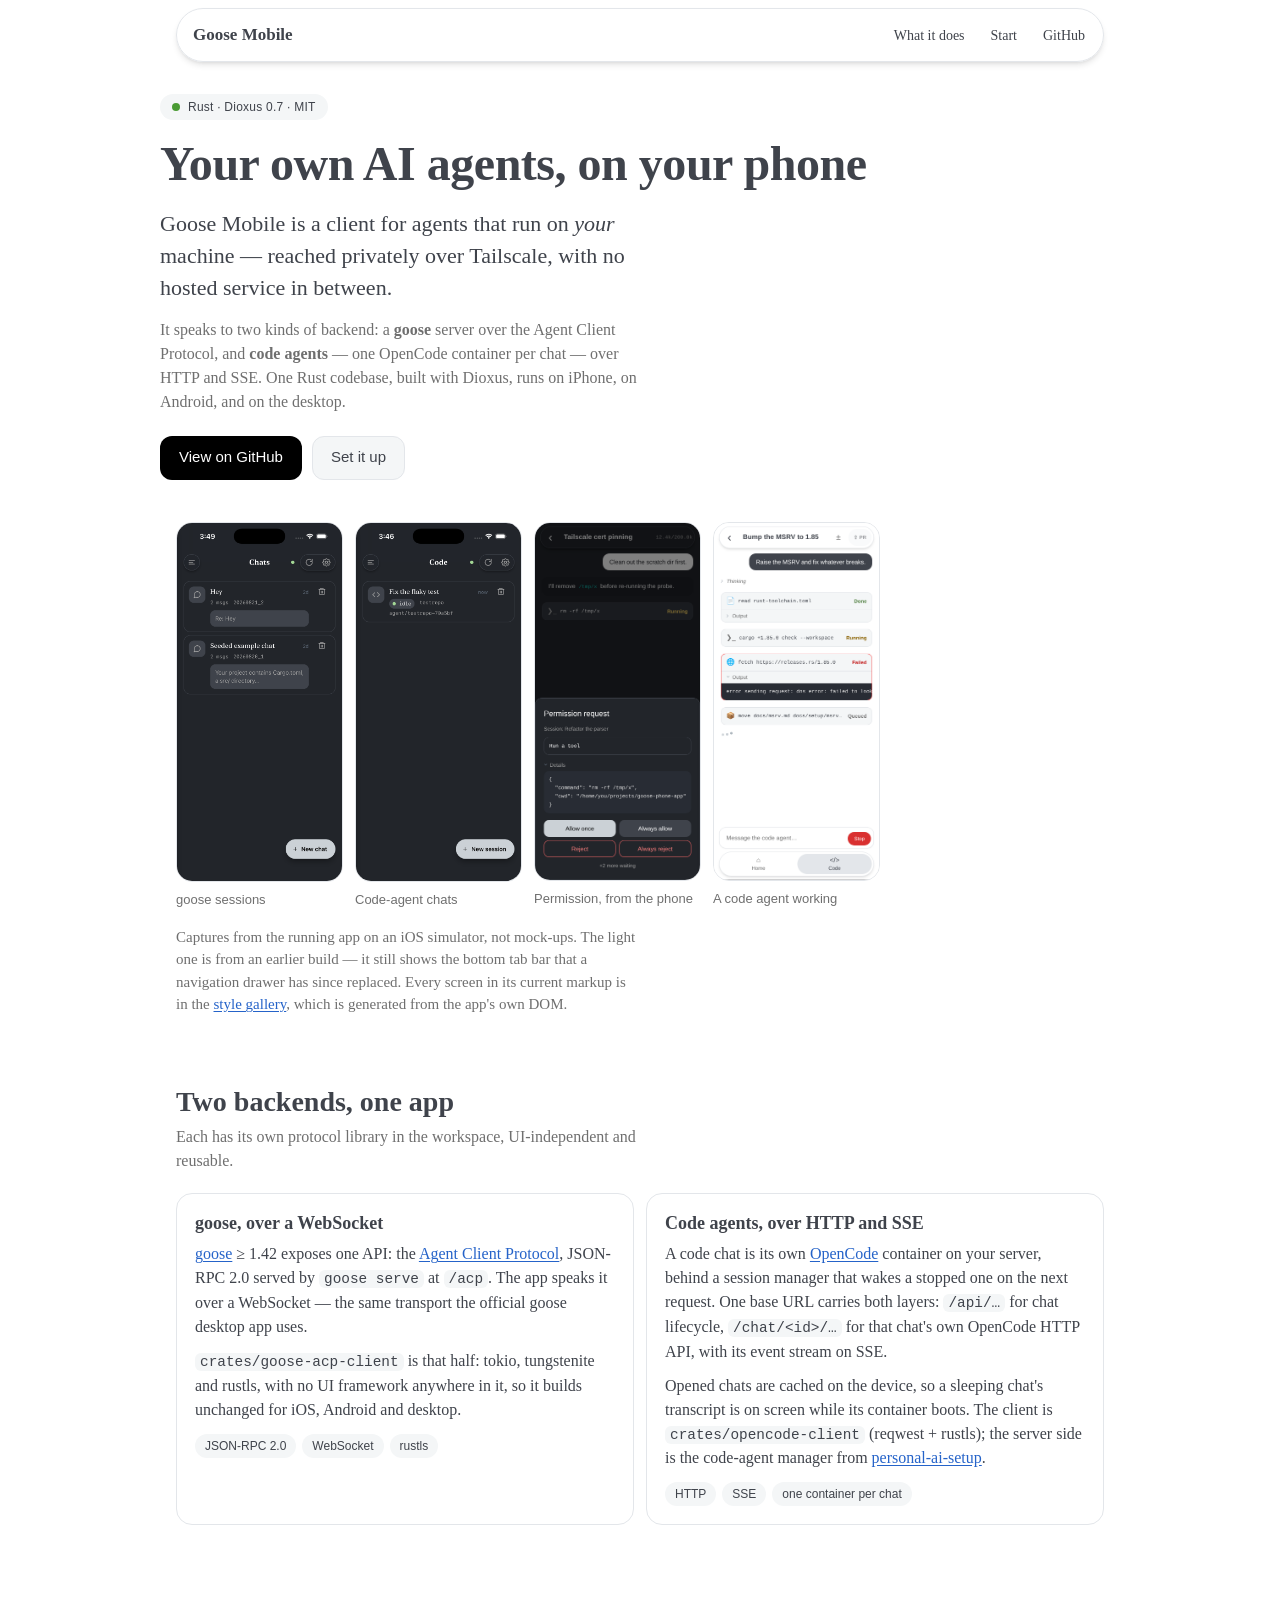
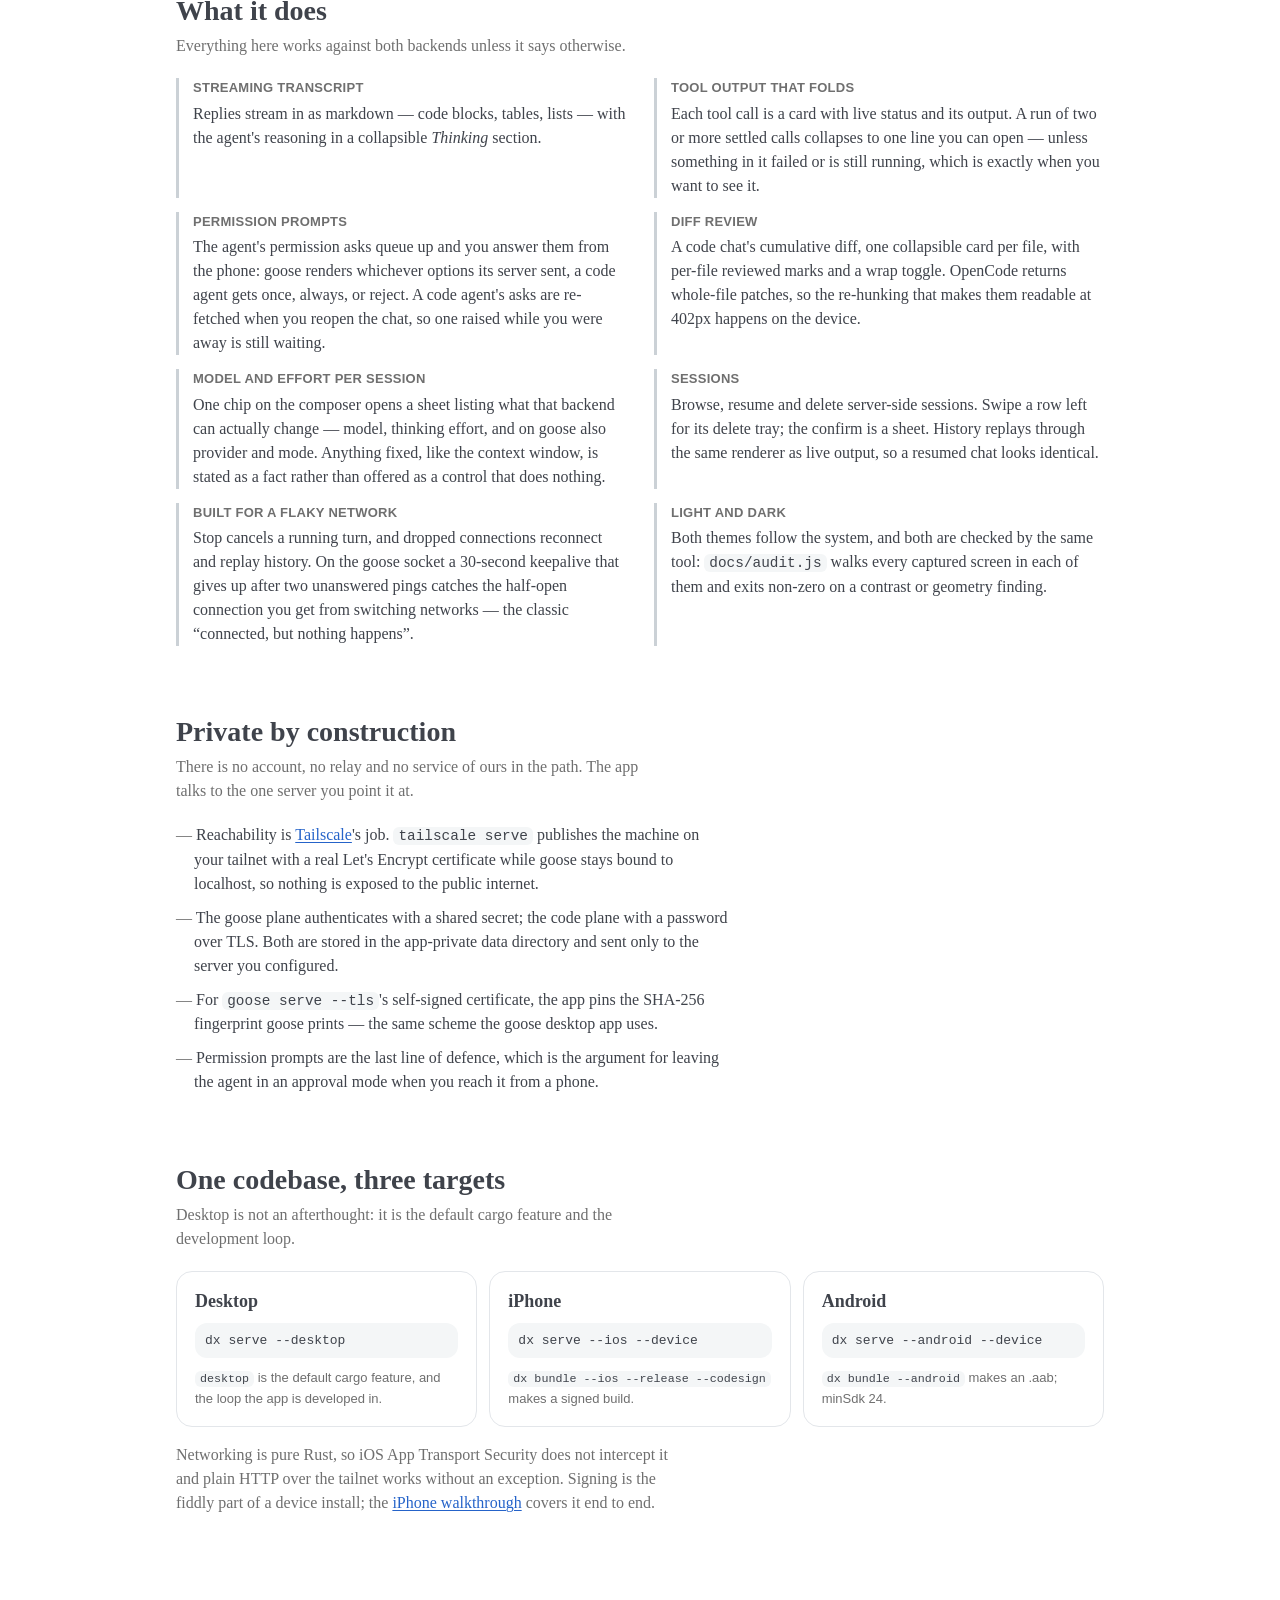
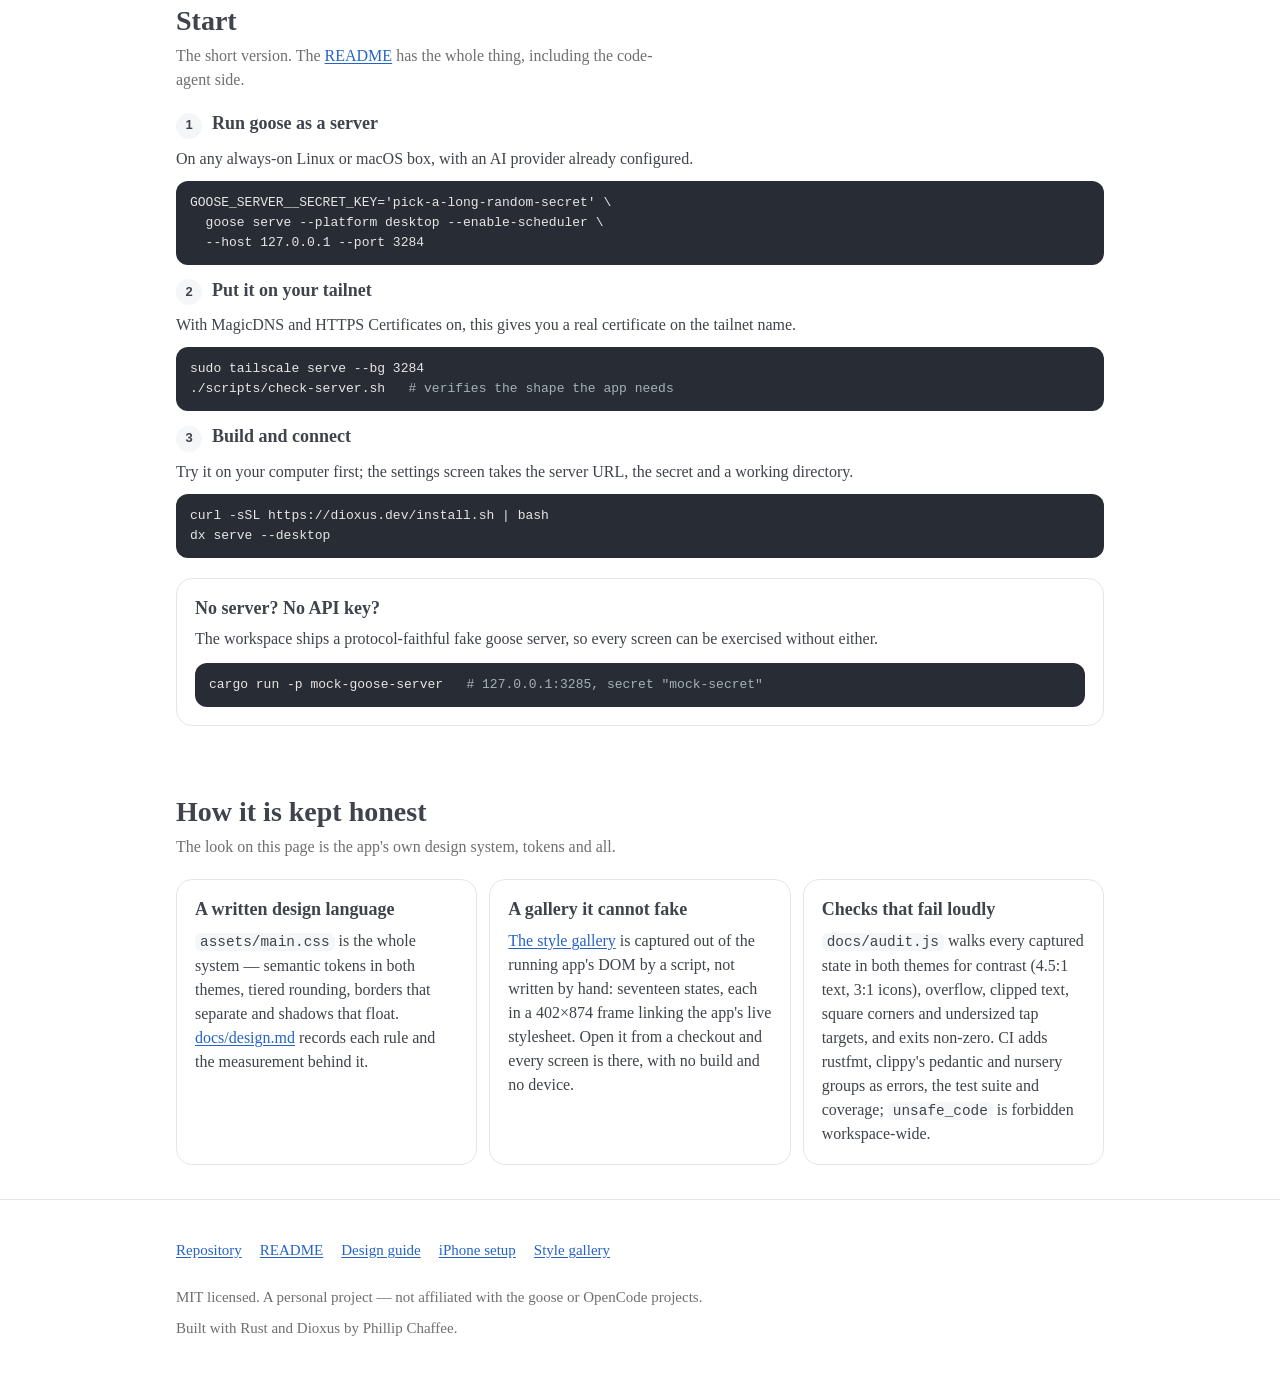
==== docs/index.html @ 154a058c "Give the project a front door docs/index.html is a landing page for GitHub Pages, which can publish " ====
<!doctype html>
<html lang="en">
<head>
<meta charset="utf-8">
<meta name="viewport" content="width=device-width, initial-scale=1, viewport-fit=cover">
<title>Goose Mobile — your own AI agents, on your phone</title>
<meta name="description" content="A Rust app (Dioxus) that puts a goose agent and containerised OpenCode code agents on your phone, over your own Tailscale network. One codebase for iOS, Android and desktop.">
<meta name="color-scheme" content="light dark">
<link rel="canonical" href="https://phillipchaffee.github.io/goose-phone-app/">
<style>
/* This page is styled from the app's own design system — assets/main.css.
 * The tokens below are copied from it, both themes, so the site and the app
 * agree; the rules they serve are written down in docs/design.md.
 *
 *   prose is serif, the interface is sans        (rule 1)
 *   chrome floats, content passes under it       (rules 2, 3)
 *   rounding is tiered and nothing is square     (rule 4)
 *   borders separate, shadows float              (rule 5)
 *   anything that fills is a tint, not a slab    (rule 7)
 *   controls are sized for thumbs                (rule 9)
 *
 * No build step, no framework, no external font, no script, no tracker.
 */

/* ── tokens: light ──────────────────────────────────────────────────── */
:root {
  color-scheme: light dark;

  --bg-primary: #ffffff;
  --bg-secondary: #f4f6f7;
  --bg-inverse: #000000;
  --bg-success: #4a9b34;

  --text-primary: #3f434b;
  --text-secondary: #6f6f6f;
  --text-inverse: #ffffff;
  --text-info: #2563c9;

  --border-primary: #e3e6ea;
  --border-secondary: #cbd1d6;

  --tool-surface: #f4f6f7;

  /* Code slabs stay this dark in both themes, exactly as in the app. */
  --code-bg: #282c34;
  --code-fg: #e6e6e6;
  --code-muted: #a7b0b9;

  --shadow-md: 0 4px 6px -1px rgb(0 0 0 / 0.1), 0 2px 4px -2px rgb(0 0 0 / 0.1);

  --radius-lg: 12px;
  --radius-xl: 16px;
  --radius-full: 9999px;

  --font-sans: -apple-system, BlinkMacSystemFont, "Segoe UI", Roboto,
    "Helvetica Neue", Arial, sans-serif;
  --font-serif: ui-serif, "New York", Charter, Georgia, serif;
  --font-mono: ui-monospace, SFMono-Regular, "SF Mono", Menlo, Consolas,
    "Liberation Mono", monospace;

  --glass-tint: 78%;
  --glass-blur: blur(20px) saturate(180%);
  --scrim-fade: 24px;
  --edge: 16px;
}

/* ── tokens: dark ───────────────────────────────────────────────────── */
@media (prefers-color-scheme: dark) {
  :root {
    --bg-primary: #22252a;
    --bg-secondary: #3f434b;
    --bg-inverse: #cbd1d6;
    --bg-success: #a3d795;

    --text-primary: #ffffff;
    --text-secondary: #b8b8b8;
    --text-inverse: #000000;
    --text-info: #7cacff;

    --border-primary: #3f434b;
    --border-secondary: #525b68;

    --tool-surface: #33373e;

    --glass-tint: 86%;
    --shadow-md: 0 4px 6px -1px rgb(0 0 0 / 0.3), 0 2px 4px -2px rgb(0 0 0 / 0.2);
  }
}

/* ── base ───────────────────────────────────────────────────────────── */
*, *::before, *::after { box-sizing: border-box; }

/* The chrome floats over the page, so an anchor jump has to stop below it —
   otherwise the heading you asked for lands underneath the bar. */
html { scroll-padding-top: 76px; }

body, h1, h2, h3, p, ul, ol, li, figure, figcaption, dl, dd, pre { margin: 0; padding: 0; }
ul, ol { list-style: none; }

body {
  background: var(--bg-primary);
  color: var(--text-primary);
  font-family: var(--font-sans);
  font-size: 1rem;
  line-height: 1.5;
  -webkit-font-smoothing: antialiased;
  overflow-wrap: break-word;
}

/* Rule 1: the reading voice is the system serif; anything you operate stays
   in the sans stack, and code stays monospace. */
p, li, dd, blockquote { font-family: var(--font-serif); }
h1, h2, h3 { font-family: var(--font-serif); font-weight: 600; line-height: 1.25; }
h1 { font-size: clamp(2rem, 8vw, 3rem); letter-spacing: -0.01em; }
h2 { font-size: clamp(1.375rem, 5vw, 1.75rem); }
h3 { font-size: 1.125rem; }

a { color: var(--text-info); text-decoration: underline; text-underline-offset: 2px; }
a:hover { text-decoration-thickness: 2px; }

:focus-visible {
  outline: 2px solid var(--text-info);
  outline-offset: 2px;
  border-radius: 4px;
}

code, kbd, samp { font-family: var(--font-mono); font-size: 0.9em; }
p code, li code, dd code, td code {
  padding: 1px 5px;
  border-radius: 6px;
  background: var(--bg-secondary);
  color: var(--text-primary);
}

pre {
  /* Soft-wrap rather than scroll sideways — the same default the app's diff
     screen takes, and on a 402px page a scrolled line is a hidden one. */
  white-space: pre-wrap;
  overflow-wrap: break-word;
  overflow-x: auto;
  max-width: 100%;
  min-width: 0;
  padding: 12px 14px;
  border-radius: var(--radius-lg);
  background: var(--code-bg);
  color: var(--code-fg);
  font-family: var(--font-mono);
  font-size: 0.8125rem;
  line-height: 1.55;
  -webkit-overflow-scrolling: touch;
}
/* A slab is already a code voice: the inline treatment must not follow it in,
   or the comment inside a <pre> lands on a pale chip and measures 2:1. */
pre code {
  padding: 0;
  background: none;
  color: inherit;
  font-size: inherit;
  border-radius: 0;
}
pre .c { color: var(--code-muted); }

.wrap { width: 100%; max-width: 60rem; margin: 0 auto; padding: 0 var(--edge); }

.skip {
  position: absolute;
  left: -9999px;
  top: 0;
  padding: 12px 16px;
  background: var(--bg-primary);
  border: 1px solid var(--border-secondary);
  border-radius: var(--radius-lg);
  color: var(--text-primary);
  z-index: 40;
}
.skip:focus { left: var(--edge); top: 8px; }

/* ── floating chrome (rules 2 and 3) ────────────────────────────────── */
/* No bar bolted to the top edge: an inset capsule with the page passing
   underneath, and a scrim that fades out BELOW the capsule so nothing thins
   the material where the text sits. */
.chrome { position: sticky; top: 0; z-index: 20; padding: 8px 0; }
.chrome::before {
  content: "";
  position: absolute;
  left: 0; right: 0; top: 0;
  height: calc(100% + var(--scrim-fade));
  background: color-mix(in srgb, var(--bg-primary) var(--glass-tint), transparent);
  -webkit-backdrop-filter: var(--glass-blur);
  backdrop-filter: var(--glass-blur);
  -webkit-mask-image: linear-gradient(to bottom, #000 calc(100% - var(--scrim-fade)), transparent);
  mask-image: linear-gradient(to bottom, #000 calc(100% - var(--scrim-fade)), transparent);
  pointer-events: none;
}
.bar {
  position: relative;
  display: flex;
  align-items: center;
  justify-content: space-between;
  gap: 12px;
  min-height: 52px;
  padding: 4px 6px 4px 16px;
  border: 1px solid var(--border-primary);
  border-radius: var(--radius-full);
  background: color-mix(in srgb, var(--bg-primary) var(--glass-tint), transparent);
  -webkit-backdrop-filter: var(--glass-blur);
  backdrop-filter: var(--glass-blur);
  box-shadow: var(--shadow-md);
}
/* Rule 9: a control is sized for a thumb — 44px, the HIG's number — and that
   applies to a text link in the bar as much as to a round icon button. */
.brand {
  display: inline-flex;
  align-items: center;
  min-height: 44px;
  font-family: var(--font-serif);
  font-size: 1.0625rem;
  font-weight: 600;
  color: var(--text-primary);
  text-decoration: none;
}
.brand:hover { text-decoration: underline; text-underline-offset: 3px; }
.bar nav ul { display: flex; align-items: center; gap: 2px; }
/* Rule 11, applied to a nav: at phone width three destinations wrap the pill
   onto two lines, so only the one that leaves the page survives. */
.bar nav li.wide { display: none; }
@media (min-width: 560px) { .bar nav li.wide { display: block; } }
.bar nav a {
  display: inline-flex;
  align-items: center;
  min-height: 44px;
  padding: 0 12px;
  border-radius: var(--radius-full);
  color: var(--text-primary);
  font-size: 0.875rem;
  font-weight: 500;
  text-decoration: none;
}
.bar nav a:hover { background: var(--bg-secondary); }

/* Where the blur is genuinely absent, ask for the preference rather than
   permanently thickening the pane for everyone — same rule as the app. */
@media (prefers-reduced-transparency: reduce) {
  .chrome::before, .bar { background: var(--bg-primary); }
}
@supports not ((backdrop-filter: blur(1px)) or (-webkit-backdrop-filter: blur(1px))) {
  .chrome::before, .bar { background: var(--bg-primary); }
}

/* ── hero ───────────────────────────────────────────────────────────── */
.hero { padding: 24px 0 8px; }
.eyebrow {
  display: inline-flex;
  align-items: center;
  gap: 8px;
  margin-bottom: 14px;
  padding: 4px 12px;
  border-radius: var(--radius-full);
  background: var(--bg-secondary);
  font-family: var(--font-sans);
  font-size: 0.75rem;
  font-weight: 500;
  letter-spacing: 0.02em;
}
.dot {
  width: 8px; height: 8px;
  border-radius: var(--radius-full);
  background: var(--bg-success);
}
.lede {
  max-width: 30ch;
  margin-top: 14px;
  font-size: clamp(1.125rem, 4.4vw, 1.375rem);
  line-height: 1.45;
}
@media (min-width: 720px) { .lede { max-width: 46ch; } }
.sub { max-width: 62ch; margin-top: 14px; color: var(--text-secondary); }

.actions { display: flex; flex-wrap: wrap; gap: 10px; margin-top: 22px; }
.btn {
  display: inline-flex;
  align-items: center;
  justify-content: center;
  min-height: 44px;
  padding: 0 18px;
  border: 1px solid transparent;
  border-radius: var(--radius-lg);
  font-family: var(--font-sans);
  font-size: 0.9375rem;
  font-weight: 500;
  text-decoration: none;
}
.btn.primary { background: var(--bg-inverse); color: var(--text-inverse); }
.btn.primary:hover { opacity: 0.9; text-decoration: none; }
.btn.secondary {
  background: var(--bg-secondary);
  border-color: var(--border-primary);
  color: var(--text-primary);
}
.btn.secondary:hover { border-color: var(--border-secondary); text-decoration: none; }

/* ── sections ───────────────────────────────────────────────────────── */
section { padding: 34px 0; }
section > .wrap > h2 { margin-bottom: 6px; }
.section-note { max-width: 62ch; margin-bottom: 20px; color: var(--text-secondary); }

/* Rule 5: in normal flow, a hairline and no shadow. */
.card {
  padding: 18px;
  border: 1px solid var(--border-primary);
  border-radius: var(--radius-xl);
  background: var(--bg-primary);
}
.card h3 { margin-bottom: 8px; }
.card p + p { margin-top: 10px; }
.card .meta { margin-top: 12px; }

/* A grid or flex item defaults to min-width:auto, so one <pre> of shell wider
   than the phone drags its whole column past the viewport edge. */
.grid > *, .features > div, .steps > li, .card { min-width: 0; }

.grid { display: grid; gap: 12px; }
@media (min-width: 720px) {
  .grid.two { grid-template-columns: 1fr 1fr; }
  .grid.three { grid-template-columns: repeat(3, 1fr); }
}

.chips { display: flex; flex-wrap: wrap; gap: 6px; }
.chip {
  display: inline-flex;
  align-items: center;
  padding: 3px 10px;
  border-radius: var(--radius-full);
  background: var(--bg-secondary);
  font-family: var(--font-sans);
  font-size: 0.75rem;
  color: var(--text-primary);
}

/* Feature list: a sans label, then the sentence that says what it is. */
.features { display: grid; gap: 14px; }
@media (min-width: 720px) { .features { grid-template-columns: 1fr 1fr; gap: 14px 28px; } }
.features > div {
  padding-left: 14px;
  border-left: 3px solid var(--border-secondary);
}
.features dt {
  font-family: var(--font-sans);
  font-size: 0.8125rem;
  font-weight: 600;
  letter-spacing: 0.02em;
  text-transform: uppercase;
  color: var(--text-secondary);
}
.features dd { margin-top: 4px; }

.plain { display: grid; gap: 10px; max-width: 62ch; }
.plain li { padding-left: 18px; text-indent: -18px; }
.plain li::before { content: "— "; color: var(--text-secondary); }

/* ── screenshots ────────────────────────────────────────────────────── */
.shots {
  display: grid;
  grid-template-columns: repeat(auto-fit, minmax(150px, 1fr));
  gap: 12px;
  /* A phone screen is 1:2.2, so four of them at full column width become the
     tallest thing on the page. Capped, they stay a strip. */
  max-width: 44rem;
  margin: 0;
}
.shots figure { margin: 0; }
.shots img {
  display: block;
  width: 100%;
  height: auto;
  border: 1px solid var(--border-primary);
  border-radius: var(--radius-xl);
  background: var(--bg-secondary);
}
.shots figcaption {
  margin-top: 8px;
  font-family: var(--font-sans);
  font-size: 0.8125rem;
  color: var(--text-secondary);
}
.shot-note { max-width: 62ch; margin-top: 16px; font-size: 0.9375rem; color: var(--text-secondary); }

/* A target card: the command is the content, so it takes the inset radius and
   sits one step off the card's own surface (rule 4). */
.target > code {
  display: block;
  margin-top: 10px;
  padding: 8px 10px;
  border-radius: var(--radius-lg);
  background: var(--bg-secondary);
  font-size: 0.8125rem;
  overflow-x: auto;
}
.target .meta {
  margin-top: 10px;
  font-family: var(--font-sans);
  font-size: 0.8125rem;
  color: var(--text-secondary);
}

/* ── steps ──────────────────────────────────────────────────────────── */
.steps { display: grid; gap: 14px; counter-reset: step; }
.steps > li { counter-increment: step; }
.steps h3 { display: flex; align-items: baseline; gap: 10px; }
.steps h3::before {
  content: counter(step);
  display: inline-flex;
  align-items: center;
  justify-content: center;
  flex: none;
  width: 26px; height: 26px;
  border-radius: var(--radius-full);
  background: var(--bg-secondary);
  font-family: var(--font-sans);
  font-size: 0.8125rem;
  font-weight: 600;
}
.steps p { margin: 8px 0 10px; }

/* ── footer ─────────────────────────────────────────────────────────── */
footer { padding: 28px 0 40px; border-top: 1px solid var(--border-primary); }
footer p { font-size: 0.9375rem; color: var(--text-secondary); }
footer p + p { margin-top: 8px; }
footer ul { display: flex; flex-wrap: wrap; gap: 6px 18px; margin-bottom: 14px; }
footer ul a { display: inline-flex; align-items: center; min-height: 44px; font-size: 0.9375rem; }
</style>
</head>
<body>

<a class="skip" href="#main">Skip to content</a>

<header class="chrome">
  <div class="wrap">
    <div class="bar">
      <a class="brand" href="#main">Goose Mobile</a>
      <nav aria-label="Primary">
        <ul>
          <li class="wide"><a href="#what">What it does</a></li>
          <li class="wide"><a href="#start">Start</a></li>
          <li><a href="https://github.com/PhillipChaffee/goose-phone-app">GitHub</a></li>
        </ul>
      </nav>
    </div>
  </div>
</header>

<main id="main">

  <div class="wrap hero">
    <p class="eyebrow"><span class="dot" aria-hidden="true"></span> Rust · Dioxus 0.7 · MIT</p>
    <h1>Your own AI agents, on your phone</h1>
    <p class="lede">
      Goose Mobile is a client for agents that run on <em>your</em> machine — reached
      privately over Tailscale, with no hosted service in between.
    </p>
    <p class="sub">
      It speaks to two kinds of backend: a <strong>goose</strong> server over the Agent
      Client Protocol, and <strong>code agents</strong> — one OpenCode container per chat
      — over HTTP and SSE. One Rust codebase, built with Dioxus, runs on iPhone, on
      Android, and on the desktop.
    </p>
    <p class="actions">
      <a class="btn primary" href="https://github.com/PhillipChaffee/goose-phone-app">View on GitHub</a>
      <a class="btn secondary" href="#start">Set it up</a>
    </p>
  </div>

  <section id="shots" aria-label="Screenshots">
    <div class="wrap">
      <div class="shots">
        <figure>
          <img src="images/sessions.png" width="1206" height="2622" loading="lazy" decoding="async"
               alt="The Chats screen in dark mode: a floating hamburger button, the title Chats, a green connection dot and a refresh button, above two rounded session cards — “Hey” and “Seeded example chat”, each with a message count, a session id and a quote from the last reply — with a New chat button floating at the bottom right.">
          <figcaption>goose sessions</figcaption>
        </figure>
        <figure>
          <img src="images/chat.png" width="1206" height="2622" loading="lazy" decoding="async"
               alt="The Code screen in dark mode: one code-agent chat card titled “Fix the flaky test”, tagged idle, on the repo testrepo and the branch agent/testrepo-70a5bf, with a New session button floating at the bottom right.">
          <figcaption>Code-agent chats</figcaption>
        </figure>
        <figure>
          <img src="images/permission.png" width="780" height="1690" loading="lazy" decoding="async"
               alt="A permission request sheet over a running chat: the request reads “Run a tool”, an open Details block shows the JSON command rm -rf /tmp/x with its working directory, and four buttons offer Allow once, Always allow, Reject and Always reject, with “+2 more waiting” underneath.">
          <figcaption>Permission, from the phone</figcaption>
        </figure>
        <figure>
          <img src="images/code-chat.png" width="780" height="1690" loading="lazy" decoding="async"
               alt="A code agent mid-turn in light mode: the user asks to raise the MSRV, a collapsed Thinking row follows, then tool cards for reading rust-toolchain.toml (Done), a running cargo check, a failed fetch showing its error output, and a queued file move; the composer offers Diff and PR chips beside a red Stop button.">
          <figcaption>A code agent working</figcaption>
        </figure>
      </div>
      <!-- The style gallery is linked to its file on GitHub rather than to
           style-gallery.html here, and it is deliberate. Its frames load
           ../assets/main.css, which sits outside this folder — so when Pages
           publishes /docs as the site root that stylesheet 404s and every
           frame renders unstyled (measured, not assumed). If the site is ever
           published from the repository root instead, point the three gallery
           links (here, in "How it is kept honest", and in the footer) at
           style-gallery.html and the live artefact works. -->
      <p class="shot-note">
        Captures from the running app on an iOS simulator, not mock-ups. The light one
        is from an earlier build — it still shows the bottom tab bar that a navigation
        drawer has since replaced. Every screen in its current markup is in the
        <a href="https://github.com/PhillipChaffee/goose-phone-app/blob/main/docs/style-gallery.html">style gallery</a>,
        which is generated from the app's own DOM.
      </p>
    </div>
  </section>

  <section id="backends" aria-labelledby="backends-h">
    <div class="wrap">
      <h2 id="backends-h">Two backends, one app</h2>
      <p class="section-note">
        Each has its own protocol library in the workspace, UI-independent and reusable.
      </p>
      <div class="grid two">
        <div class="card">
          <h3>goose, over a WebSocket</h3>
          <p>
            <a href="https://github.com/aaif-goose/goose">goose</a> ≥ 1.42 exposes one API:
            the <a href="https://agentclientprotocol.com">Agent Client Protocol</a>, JSON-RPC 2.0
            served by <code>goose serve</code> at <code>/acp</code>. The app speaks it over a
            WebSocket — the same transport the official goose desktop app uses.
          </p>
          <p>
            <code>crates/goose-acp-client</code> is that half: tokio, tungstenite and rustls,
            with no UI framework anywhere in it, so it builds unchanged for iOS, Android and
            desktop.
          </p>
          <p class="chips meta">
            <span class="chip">JSON-RPC 2.0</span>
            <span class="chip">WebSocket</span>
            <span class="chip">rustls</span>
          </p>
        </div>
        <div class="card">
          <h3>Code agents, over HTTP and SSE</h3>
          <p>
            A code chat is its own <a href="https://opencode.ai">OpenCode</a> container on your
            server, behind a session manager that wakes a stopped one on the next request. One
            base URL carries both layers: <code>/api/…</code> for chat lifecycle,
            <code>/chat/&lt;id&gt;/…</code> for that chat's own OpenCode HTTP API, with its
            event stream on SSE.
          </p>
          <p>
            Opened chats are cached on the device, so a sleeping chat's transcript is on screen
            while its container boots. The client is <code>crates/opencode-client</code>
            (reqwest + rustls); the server side is the code-agent manager from
            <a href="https://github.com/PhillipChaffee/personal-ai-setup">personal-ai-setup</a>.
          </p>
          <p class="chips meta">
            <span class="chip">HTTP</span>
            <span class="chip">SSE</span>
            <span class="chip">one container per chat</span>
          </p>
        </div>
      </div>
    </div>
  </section>

  <section id="what" aria-labelledby="what-h">
    <div class="wrap">
      <h2 id="what-h">What it does</h2>
      <p class="section-note">
        Everything here works against both backends unless it says otherwise.
      </p>
      <dl class="features">
        <div>
          <dt>Streaming transcript</dt>
          <dd>
            Replies stream in as markdown — code blocks, tables, lists — with the agent's
            reasoning in a collapsible <em>Thinking</em> section.
          </dd>
        </div>
        <div>
          <dt>Tool output that folds</dt>
          <dd>
            Each tool call is a card with live status and its output. A run of two or more
            settled calls collapses to one line you can open — unless something in it failed or
            is still running, which is exactly when you want to see it.
          </dd>
        </div>
        <div>
          <dt>Permission prompts</dt>
          <dd>
            The agent's permission asks queue up and you answer them from the phone: goose
            renders whichever options its server sent, a code agent gets once, always, or
            reject. A code agent's asks are re-fetched when you reopen the chat, so one raised
            while you were away is still waiting.
          </dd>
        </div>
        <div>
          <dt>Diff review</dt>
          <dd>
            A code chat's cumulative diff, one collapsible card per file, with per-file
            reviewed marks and a wrap toggle. OpenCode returns whole-file patches, so the
            re-hunking that makes them readable at 402px happens on the device.
          </dd>
        </div>
        <div>
          <dt>Model and effort per session</dt>
          <dd>
            One chip on the composer opens a sheet listing what that backend can actually
            change — model, thinking effort, and on goose also provider and mode. Anything
            fixed, like the context window, is stated as a fact rather than offered as a
            control that does nothing.
          </dd>
        </div>
        <div>
          <dt>Sessions</dt>
          <dd>
            Browse, resume and delete server-side sessions. Swipe a row left for its delete
            tray; the confirm is a sheet. History replays through the same renderer as live
            output, so a resumed chat looks identical.
          </dd>
        </div>
        <div>
          <dt>Built for a flaky network</dt>
          <dd>
            Stop cancels a running turn, and dropped connections reconnect and replay history.
            On the goose socket a 30-second keepalive that gives up after two unanswered pings
            catches the half-open connection you get from switching networks — the classic
            “connected, but nothing happens”.
          </dd>
        </div>
        <div>
          <dt>Light and dark</dt>
          <dd>
            Both themes follow the system, and both are checked by the same tool:
            <code>docs/audit.js</code> walks every captured screen in each of them and exits
            non-zero on a contrast or geometry finding.
          </dd>
        </div>
      </dl>
    </div>
  </section>

  <section id="private" aria-labelledby="private-h">
    <div class="wrap">
      <h2 id="private-h">Private by construction</h2>
      <p class="section-note">
        There is no account, no relay and no service of ours in the path. The app talks to the
        one server you point it at.
      </p>
      <ul class="plain">
        <li>
          Reachability is <a href="https://tailscale.com">Tailscale</a>'s job.
          <code>tailscale serve</code> publishes the machine on your tailnet with a real
          Let's Encrypt certificate while goose stays bound to localhost, so nothing is exposed
          to the public internet.
        </li>
        <li>
          The goose plane authenticates with a shared secret; the code plane with a password
          over TLS. Both are stored in the app-private data directory and sent only to the
          server you configured.
        </li>
        <li>
          For <code>goose serve --tls</code>'s self-signed certificate, the app pins the
          SHA-256 fingerprint goose prints — the same scheme the goose desktop app uses.
        </li>
        <li>
          Permission prompts are the last line of defence, which is the argument for leaving
          the agent in an approval mode when you reach it from a phone.
        </li>
      </ul>
    </div>
  </section>

  <section id="targets" aria-labelledby="targets-h">
    <div class="wrap">
      <h2 id="targets-h">One codebase, three targets</h2>
      <p class="section-note">
        Desktop is not an afterthought: it is the default cargo feature and the development
        loop.
      </p>
      <div class="grid three">
        <div class="card target">
          <h3>Desktop</h3>
          <code>dx serve --desktop</code>
          <p class="meta"><code>desktop</code> is the default cargo feature, and the loop the app is developed in.</p>
        </div>
        <div class="card target">
          <h3>iPhone</h3>
          <code>dx serve --ios --device</code>
          <p class="meta"><code>dx bundle --ios --release --codesign</code> makes a signed build.</p>
        </div>
        <div class="card target">
          <h3>Android</h3>
          <code>dx serve --android --device</code>
          <p class="meta"><code>dx bundle --android</code> makes an .aab; minSdk 24.</p>
        </div>
      </div>
      <p class="section-note" style="margin-top:16px">
        Networking is pure Rust, so iOS App Transport Security does not intercept it and plain
        HTTP over the tailnet works without an exception. Signing is the fiddly part of a
        device install; the
        <a href="https://github.com/PhillipChaffee/goose-phone-app/blob/main/docs/iphone-setup.md">iPhone walkthrough</a>
        covers it end to end.
      </p>
    </div>
  </section>

  <section id="start" aria-labelledby="start-h">
    <div class="wrap">
      <h2 id="start-h">Start</h2>
      <p class="section-note">
        The short version. The
        <a href="https://github.com/PhillipChaffee/goose-phone-app#quick-start">README</a>
        has the whole thing, including the code-agent side.
      </p>
      <ol class="steps">
        <li>
          <h3>Run goose as a server</h3>
          <p>On any always-on Linux or macOS box, with an AI provider already configured.</p>
<pre><code>GOOSE_SERVER__SECRET_KEY='pick-a-long-random-secret' \
  goose serve --platform desktop --enable-scheduler \
  --host 127.0.0.1 --port 3284</code></pre>
        </li>
        <li>
          <h3>Put it on your tailnet</h3>
          <p>With MagicDNS and HTTPS Certificates on, this gives you a real certificate on the tailnet name.</p>
<pre><code>sudo tailscale serve --bg 3284
./scripts/check-server.sh   <span class="c"># verifies the shape the app needs</span></code></pre>
        </li>
        <li>
          <h3>Build and connect</h3>
          <p>Try it on your computer first; the settings screen takes the server URL, the secret and a working directory.</p>
<pre><code>curl -sSL https://dioxus.dev/install.sh | bash
dx serve --desktop</code></pre>
        </li>
      </ol>
      <div class="card" style="margin-top:20px">
        <h3>No server? No API key?</h3>
        <p>
          The workspace ships a protocol-faithful fake goose server, so every screen can be
          exercised without either.
        </p>
<pre style="margin-top:12px"><code>cargo run -p mock-goose-server   <span class="c"># 127.0.0.1:3285, secret "mock-secret"</span></code></pre>
      </div>
    </div>
  </section>

  <section id="craft" aria-labelledby="craft-h">
    <div class="wrap">
      <h2 id="craft-h">How it is kept honest</h2>
      <p class="section-note">
        The look on this page is the app's own design system, tokens and all.
      </p>
      <div class="grid three">
        <div class="card">
          <h3>A written design language</h3>
          <p>
            <code>assets/main.css</code> is the whole system — semantic tokens in both themes,
            tiered rounding, borders that separate and shadows that float.
            <a href="https://github.com/PhillipChaffee/goose-phone-app/blob/main/docs/design.md">docs/design.md</a>
            records each rule and the measurement behind it.
          </p>
        </div>
        <div class="card">
          <h3>A gallery it cannot fake</h3>
          <p>
            <a href="https://github.com/PhillipChaffee/goose-phone-app/blob/main/docs/style-gallery.html">The
            style gallery</a> is captured out of the running app's DOM by a script, not written
            by hand: seventeen states, each in a 402×874 frame linking the app's live
            stylesheet. Open it from a checkout and every screen is there, with no build and
            no device.
          </p>
        </div>
        <div class="card">
          <h3>Checks that fail loudly</h3>
          <p>
            <code>docs/audit.js</code> walks every captured state in both themes for contrast
            (4.5:1 text, 3:1 icons), overflow, clipped text, square corners and undersized tap
            targets, and exits non-zero. CI adds rustfmt, clippy's pedantic and nursery groups
            as errors, the test suite and coverage; <code>unsafe_code</code> is forbidden
            workspace-wide.
          </p>
        </div>
      </div>
    </div>
  </section>

</main>

<footer>
  <div class="wrap">
    <ul>
      <li><a href="https://github.com/PhillipChaffee/goose-phone-app">Repository</a></li>
      <li><a href="https://github.com/PhillipChaffee/goose-phone-app/blob/main/README.md">README</a></li>
      <li><a href="https://github.com/PhillipChaffee/goose-phone-app/blob/main/docs/design.md">Design guide</a></li>
      <li><a href="https://github.com/PhillipChaffee/goose-phone-app/blob/main/docs/iphone-setup.md">iPhone setup</a></li>
      <li><a href="https://github.com/PhillipChaffee/goose-phone-app/blob/main/docs/style-gallery.html">Style gallery</a></li>
    </ul>
    <p>MIT licensed. A personal project — not affiliated with the goose or OpenCode projects.</p>
    <p>Built with Rust and Dioxus by Phillip Chaffee.</p>
  </div>
</footer>

</body>
</html>
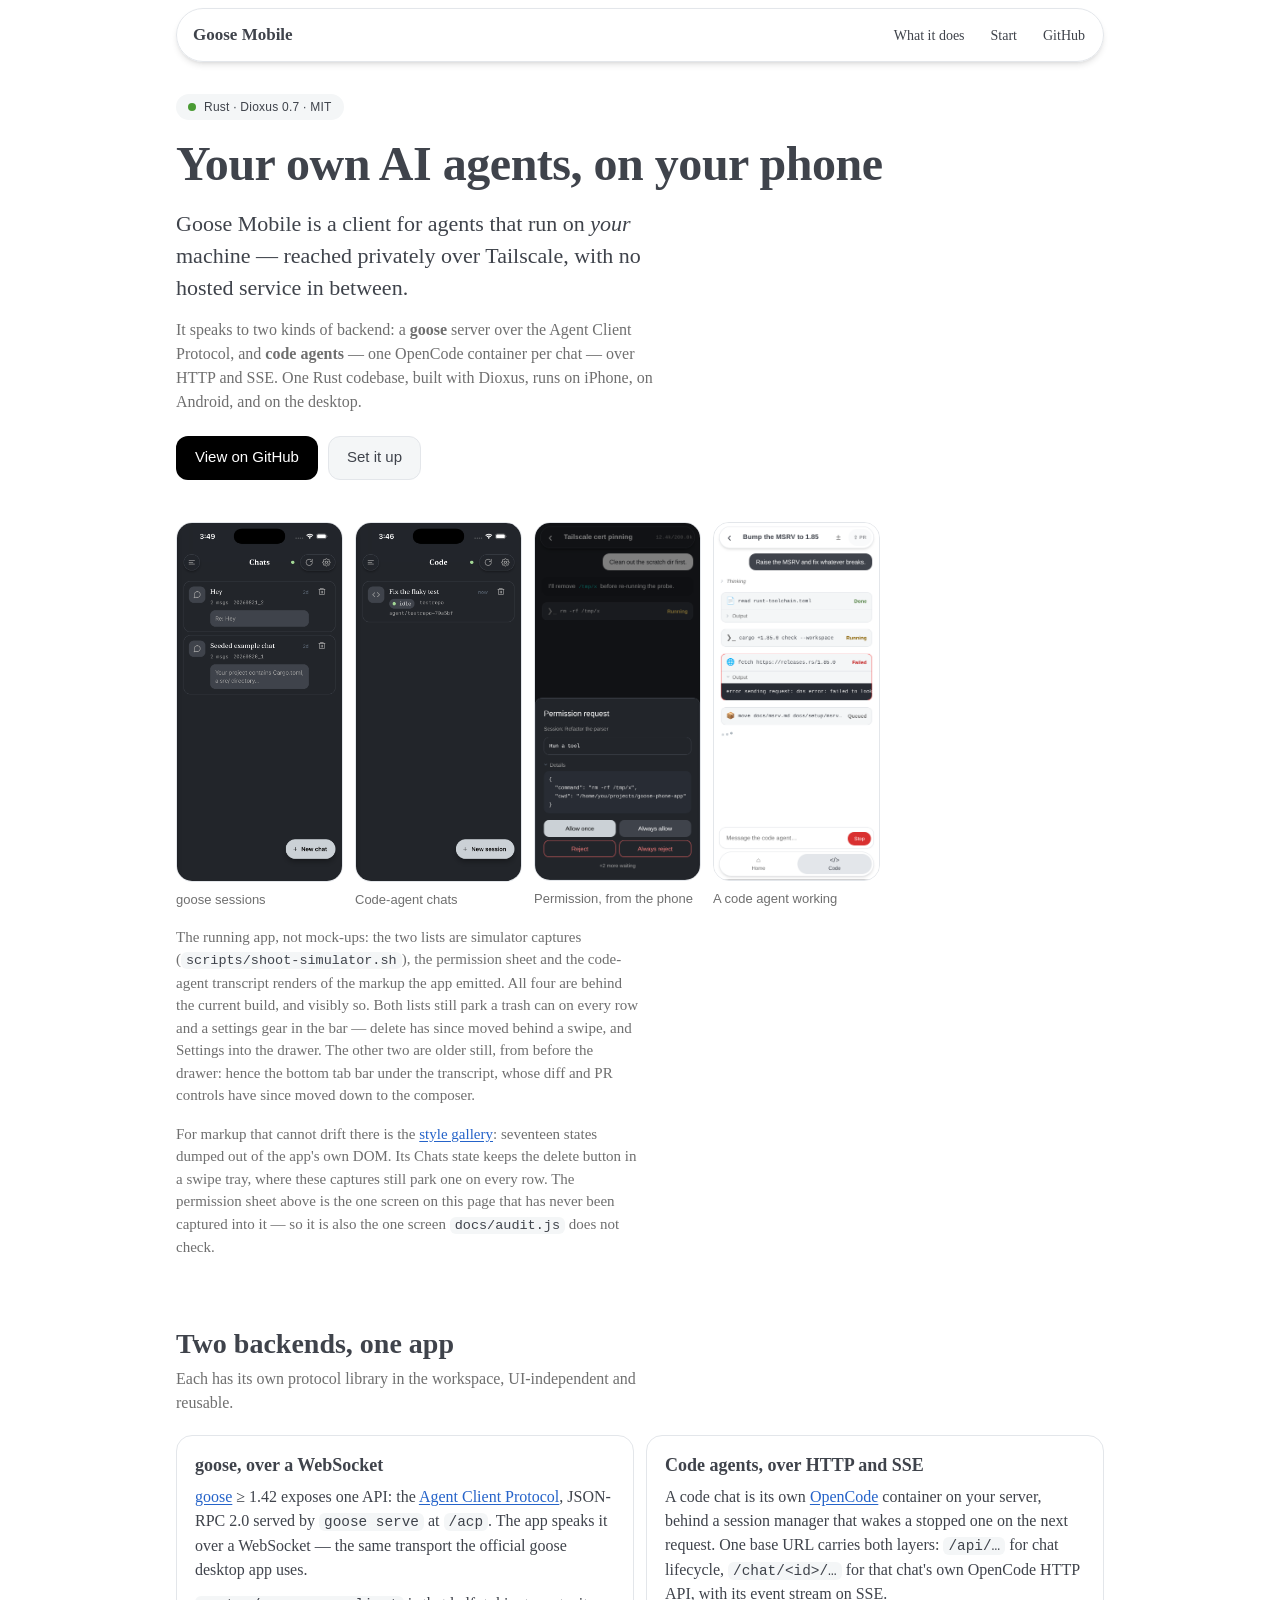
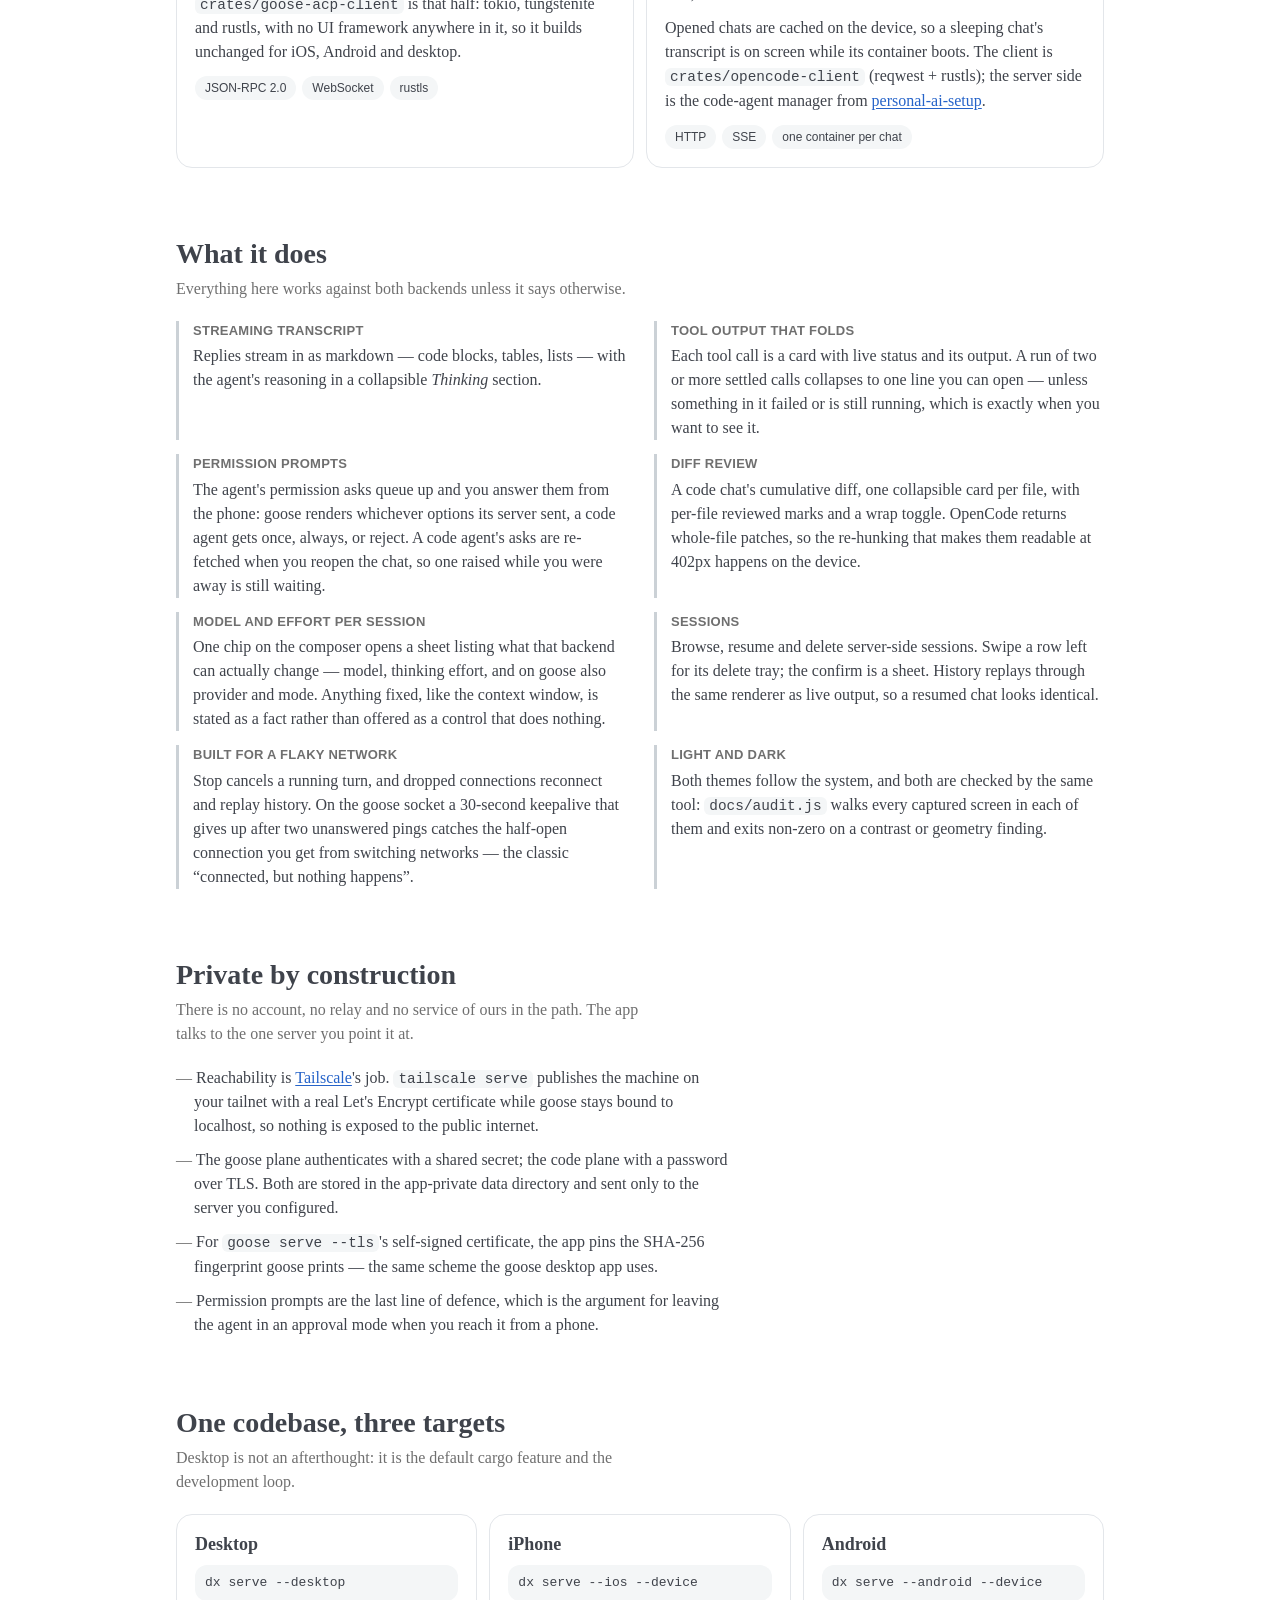
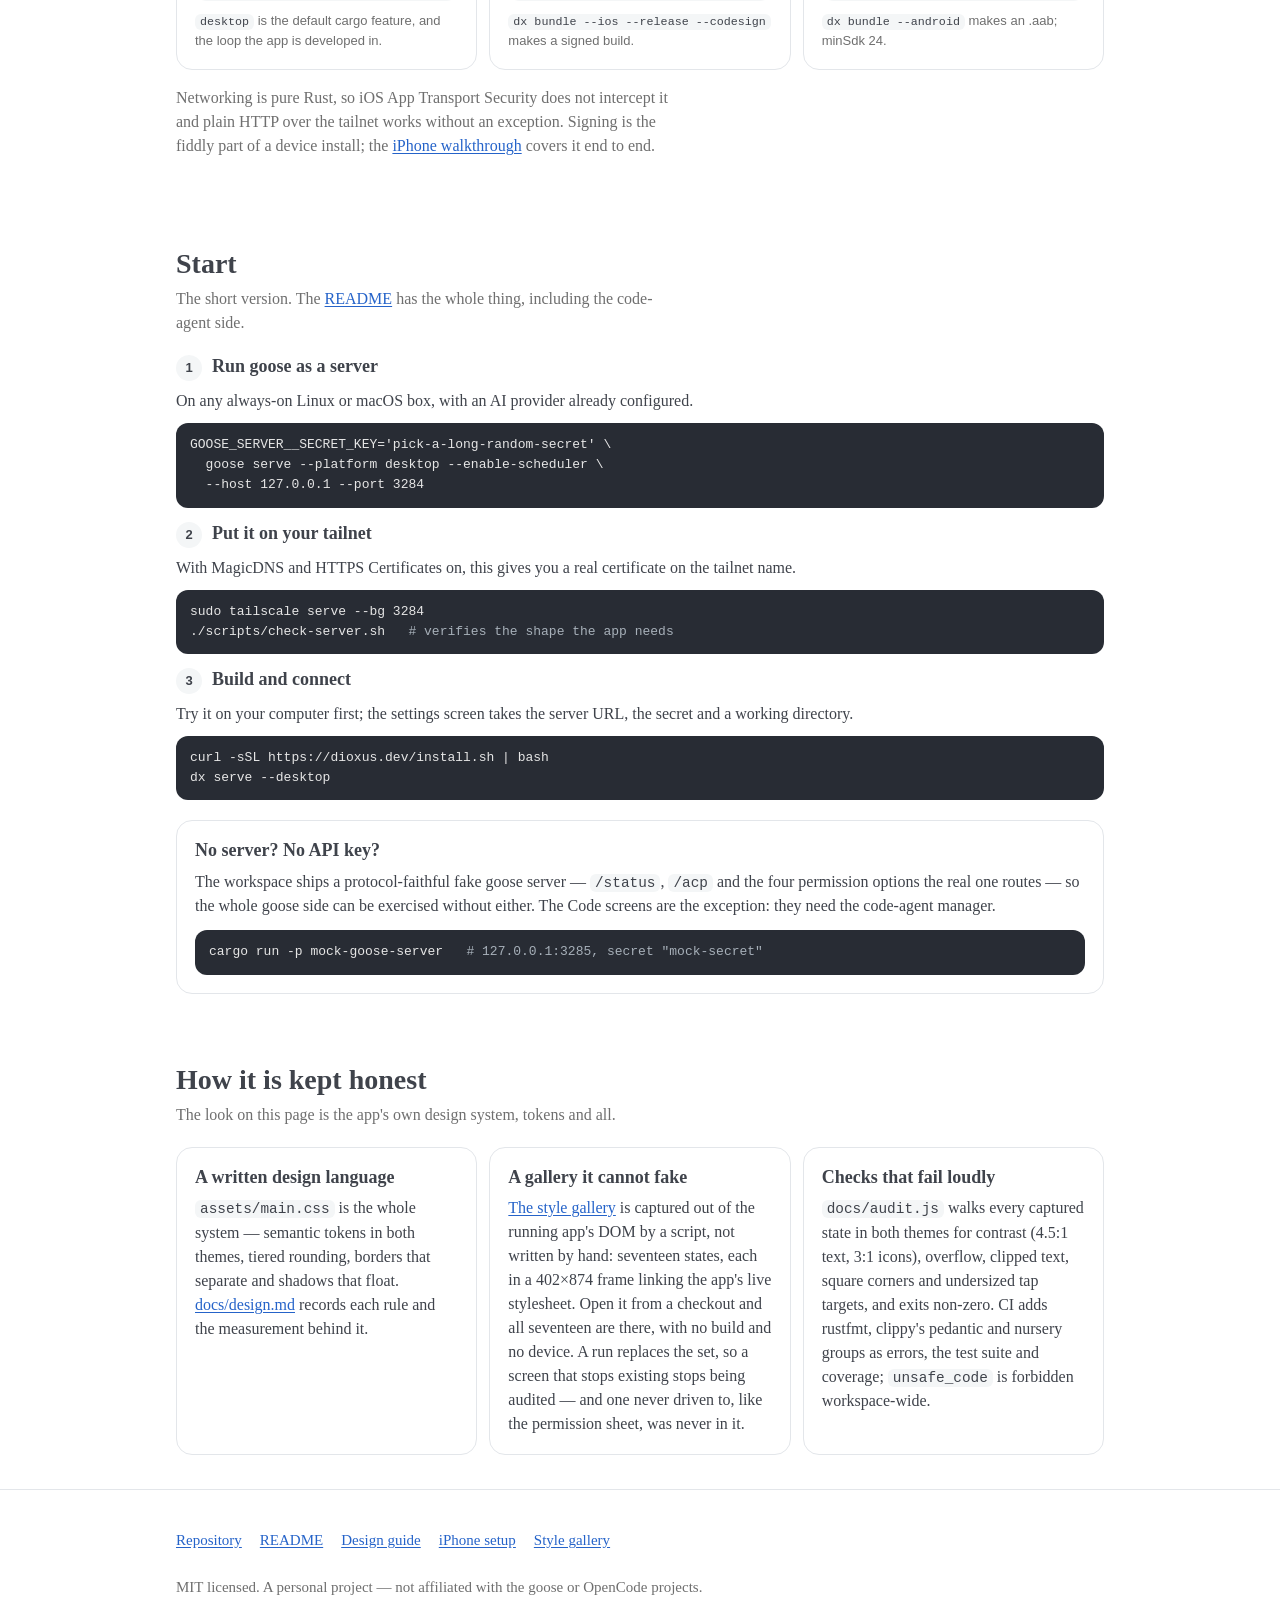
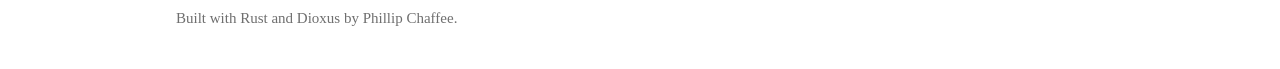
==== commit 92f1878a: "Fix what the review of the project page found Six findings, one of them a layout bug on the exact vi" ====
--- a/docs/index.html
+++ b/docs/index.html
@@ -7,6 +7,29 @@
 <meta name="description" content="A Rust app (Dioxus) that puts a goose agent and containerised OpenCode code agents on your phone, over your own Tailscale network. One codebase for iOS, Android and desktop.">
 <meta name="color-scheme" content="light dark">
 <link rel="canonical" href="https://phillipchaffee.github.io/goose-phone-app/">
+
+<!-- Sharing. Slack and iMessage fall back to <title> + description, but
+     Discord, X, Mastodon and LinkedIn unfurl nothing without these, which
+     for a project whose argument is visual is the wrong first impression.
+     The card is images/og-card.png — drawn at 1200x630 in these same tokens
+     by scripts/make-og-card.js, because no screenshot in images/ is that
+     shape. Absolute URLs: a scraper does not resolve relative ones. -->
+<meta property="og:type" content="website">
+<meta property="og:site_name" content="Goose Mobile">
+<meta property="og:title" content="Goose Mobile — your own AI agents, on your phone">
+<meta property="og:description" content="A Rust app (Dioxus) that puts a goose agent and containerised OpenCode code agents on your phone, over your own Tailscale network. One codebase for iOS, Android and desktop.">
+<meta property="og:url" content="https://phillipchaffee.github.io/goose-phone-app/">
+<meta property="og:image" content="https://phillipchaffee.github.io/goose-phone-app/images/og-card.png">
+<meta property="og:image:type" content="image/png">
+<meta property="og:image:width" content="1200">
+<meta property="og:image:height" content="630">
+<meta property="og:image:alt" content="Goose Mobile — your own AI agents, on your phone. A Rust client for a goose server and for containerised code agents, over your own Tailscale network. iOS, Android, desktop.">
+<meta name="twitter:card" content="summary_large_image">
+
+<!-- Inline, so the page stays one file and Pages is not asked for a
+     /favicon.ico it does not have. The glyph is the app's own message icon,
+     copied from the markup in docs/gallery-states.json. -->
+<link rel="icon" href="data:image/svg+xml,%3Csvg xmlns='http://www.w3.org/2000/svg' viewBox='0 0 24 24'%3E%3Crect width='24' height='24' rx='6' fill='%233f434b'/%3E%3Cpath d='M21 11.5a8.4 8.4 0 0 1-9 8.4 9 9 0 0 1-3.9-.9L3 21l1.9-5.1A8.4 8.4 0 0 1 4 11.5 8.4 8.4 0 0 1 12.5 3 8.4 8.4 0 0 1 21 11.5z' fill='none' stroke='%23ffffff' stroke-width='2' stroke-linecap='round' stroke-linejoin='round' transform='translate(12 12) scale(0.72) translate(-12 -12)'/%3E%3C/svg%3E">
 <style>
 /* This page is styled from the app's own design system — assets/main.css.
  * The tokens below are copied from it, both themes, so the site and the app
@@ -246,9 +269,28 @@
 @supports not ((backdrop-filter: blur(1px)) or (-webkit-backdrop-filter: blur(1px))) {
   .chrome::before, .bar { background: var(--bg-primary); }
 }
+/* The tint has to be guarded on its own axis, not on the blur's. color-mix
+   is much newer than backdrop-filter — Safari shipped the blur in 9 and the
+   colour function in 16.2 — so iOS 15, iOS 16.0–16.1, Chrome 76–110 and
+   Firefox 103–112 all pass the query above and still cannot compute this
+   value. And it cannot be caught by declaring an opaque background first:
+   the value holds a var(), which makes it valid at parse time, so it wins
+   the cascade and only fails later, at computed-value time, where the
+   fallback is the property's initial value — transparent. That would leave
+   the capsule invisible with the blur still on, i.e. the wordmark sitting on
+   whatever is scrolling underneath it. So: ask about color-mix itself, in a
+   condition with no var() in it for the browser to choke on. */
+@supports not (background: color-mix(in srgb, #ffffff 78%, transparent)) {
+  .chrome::before, .bar { background: var(--bg-primary); }
+}
 
 /* ── hero ───────────────────────────────────────────────────────────── */
-.hero { padding: 24px 0 8px; }
+/* The horizontal value has to be restated. .wrap and .hero are both single
+   class selectors, so this shorthand wins on the one element carrying both,
+   and `24px 0 8px` would zero the gutter — putting the headline and the
+   primary button hard against the screen edge while the capsule above them
+   and every section below stayed inset at --edge. */
+.hero { padding: 24px var(--edge) 8px; }
 .eyebrow {
   display: inline-flex;
   align-items: center;
@@ -475,22 +517,22 @@
       <div class="shots">
         <figure>
           <img src="images/sessions.png" width="1206" height="2622" loading="lazy" decoding="async"
-               alt="The Chats screen in dark mode: a floating hamburger button, the title Chats, a green connection dot and a refresh button, above two rounded session cards — “Hey” and “Seeded example chat”, each with a message count, a session id and a quote from the last reply — with a New chat button floating at the bottom right.">
+               alt="The Chats screen in dark mode: a floating hamburger button, the title Chats, a green connection dot, then a refresh button and a settings gear, above two rounded session cards — “Hey” and “Seeded example chat”, each with its age, a trash can, a message count, a session id and a quote from the last reply — with a New chat button floating at the bottom right.">
           <figcaption>goose sessions</figcaption>
         </figure>
         <figure>
           <img src="images/chat.png" width="1206" height="2622" loading="lazy" decoding="async"
-               alt="The Code screen in dark mode: one code-agent chat card titled “Fix the flaky test”, tagged idle, on the repo testrepo and the branch agent/testrepo-70a5bf, with a New session button floating at the bottom right.">
+               alt="The Code screen in dark mode: the same floating bar — hamburger, the title Code, a green dot, a refresh button and a settings gear — above one code-agent chat card titled “Fix the flaky test”, tagged idle, on the repo testrepo and the branch agent/testrepo-70a5bf, with a trash can on the row and a New session button floating at the bottom right.">
           <figcaption>Code-agent chats</figcaption>
         </figure>
         <figure>
           <img src="images/permission.png" width="780" height="1690" loading="lazy" decoding="async"
-               alt="A permission request sheet over a running chat: the request reads “Run a tool”, an open Details block shows the JSON command rm -rf /tmp/x with its working directory, and four buttons offer Allow once, Always allow, Reject and Always reject, with “+2 more waiting” underneath.">
+               alt="A sheet headed Permission request over a running chat in dark mode: it names the session, the request reads “Run a tool”, an open Details block shows the JSON command rm -rf /tmp/x with its working directory, and four buttons offer Allow once, Always allow, Reject and Always reject — the two rejects outlined in red — with “+2 more waiting” underneath.">
           <figcaption>Permission, from the phone</figcaption>
         </figure>
         <figure>
           <img src="images/code-chat.png" width="780" height="1690" loading="lazy" decoding="async"
-               alt="A code agent mid-turn in light mode: the user asks to raise the MSRV, a collapsed Thinking row follows, then tool cards for reading rust-toolchain.toml (Done), a running cargo check, a failed fetch showing its error output, and a queued file move; the composer offers Diff and PR chips beside a red Stop button.">
+               alt="A code agent mid-turn in light mode: the floating bar holds a back chevron, the title “Bump the MSRV to 1.85”, a diff icon and a PR button; the user asks to raise the MSRV and fix whatever breaks; a collapsed Thinking row follows, then tool cards for reading rust-toolchain.toml (Done), a running cargo check, a failed fetch showing its error output on a dark slab, and a queued file move; at the foot, a composer holding the message field and a red Stop button, above a tab bar of Home and Code.">
           <figcaption>A code agent working</figcaption>
         </figure>
       </div>
@@ -503,11 +545,22 @@
            links (here, in "How it is kept honest", and in the footer) at
            style-gallery.html and the live artefact works. -->
       <p class="shot-note">
-        Captures from the running app on an iOS simulator, not mock-ups. The light one
-        is from an earlier build — it still shows the bottom tab bar that a navigation
-        drawer has since replaced. Every screen in its current markup is in the
-        <a href="https://github.com/PhillipChaffee/goose-phone-app/blob/main/docs/style-gallery.html">style gallery</a>,
-        which is generated from the app's own DOM.
+        The running app, not mock-ups: the two lists are simulator captures
+        (<code>scripts/shoot-simulator.sh</code>), the permission sheet and the code-agent
+        transcript renders of the markup the app emitted. All four are behind the current
+        build, and visibly so. Both lists still park a trash can on every row and a
+        settings gear in the bar — delete has since moved behind a swipe, and Settings
+        into the drawer. The other two are older still, from before the drawer: hence the
+        bottom tab bar under the transcript, whose diff and PR controls have since moved
+        down to the composer.
+      </p>
+      <p class="shot-note">
+        For markup that cannot drift there is the
+        <a href="https://github.com/PhillipChaffee/goose-phone-app/blob/main/docs/style-gallery.html">style gallery</a>:
+        seventeen states dumped out of the app's own DOM. Its Chats state keeps the delete
+        button in a swipe tray, where these captures still park one on every row. The
+        permission sheet above is the one screen on this page that has never been captured
+        into it — so it is also the one screen <code>docs/audit.js</code> does not check.
       </p>
     </div>
   </section>
@@ -737,8 +790,10 @@
       <div class="card" style="margin-top:20px">
         <h3>No server? No API key?</h3>
         <p>
-          The workspace ships a protocol-faithful fake goose server, so every screen can be
-          exercised without either.
+          The workspace ships a protocol-faithful fake goose server — <code>/status</code>,
+          <code>/acp</code> and the four permission options the real one routes — so the
+          whole goose side can be exercised without either. The Code screens are the
+          exception: they need the code-agent manager.
         </p>
 <pre style="margin-top:12px"><code>cargo run -p mock-goose-server   <span class="c"># 127.0.0.1:3285, secret "mock-secret"</span></code></pre>
       </div>
@@ -767,8 +822,9 @@
             <a href="https://github.com/PhillipChaffee/goose-phone-app/blob/main/docs/style-gallery.html">The
             style gallery</a> is captured out of the running app's DOM by a script, not written
             by hand: seventeen states, each in a 402×874 frame linking the app's live
-            stylesheet. Open it from a checkout and every screen is there, with no build and
-            no device.
+            stylesheet. Open it from a checkout and all seventeen are there, with no build and
+            no device. A run replaces the set, so a screen that stops existing stops being
+            audited — and one never driven to, like the permission sheet, was never in it.
           </p>
         </div>
         <div class="card">
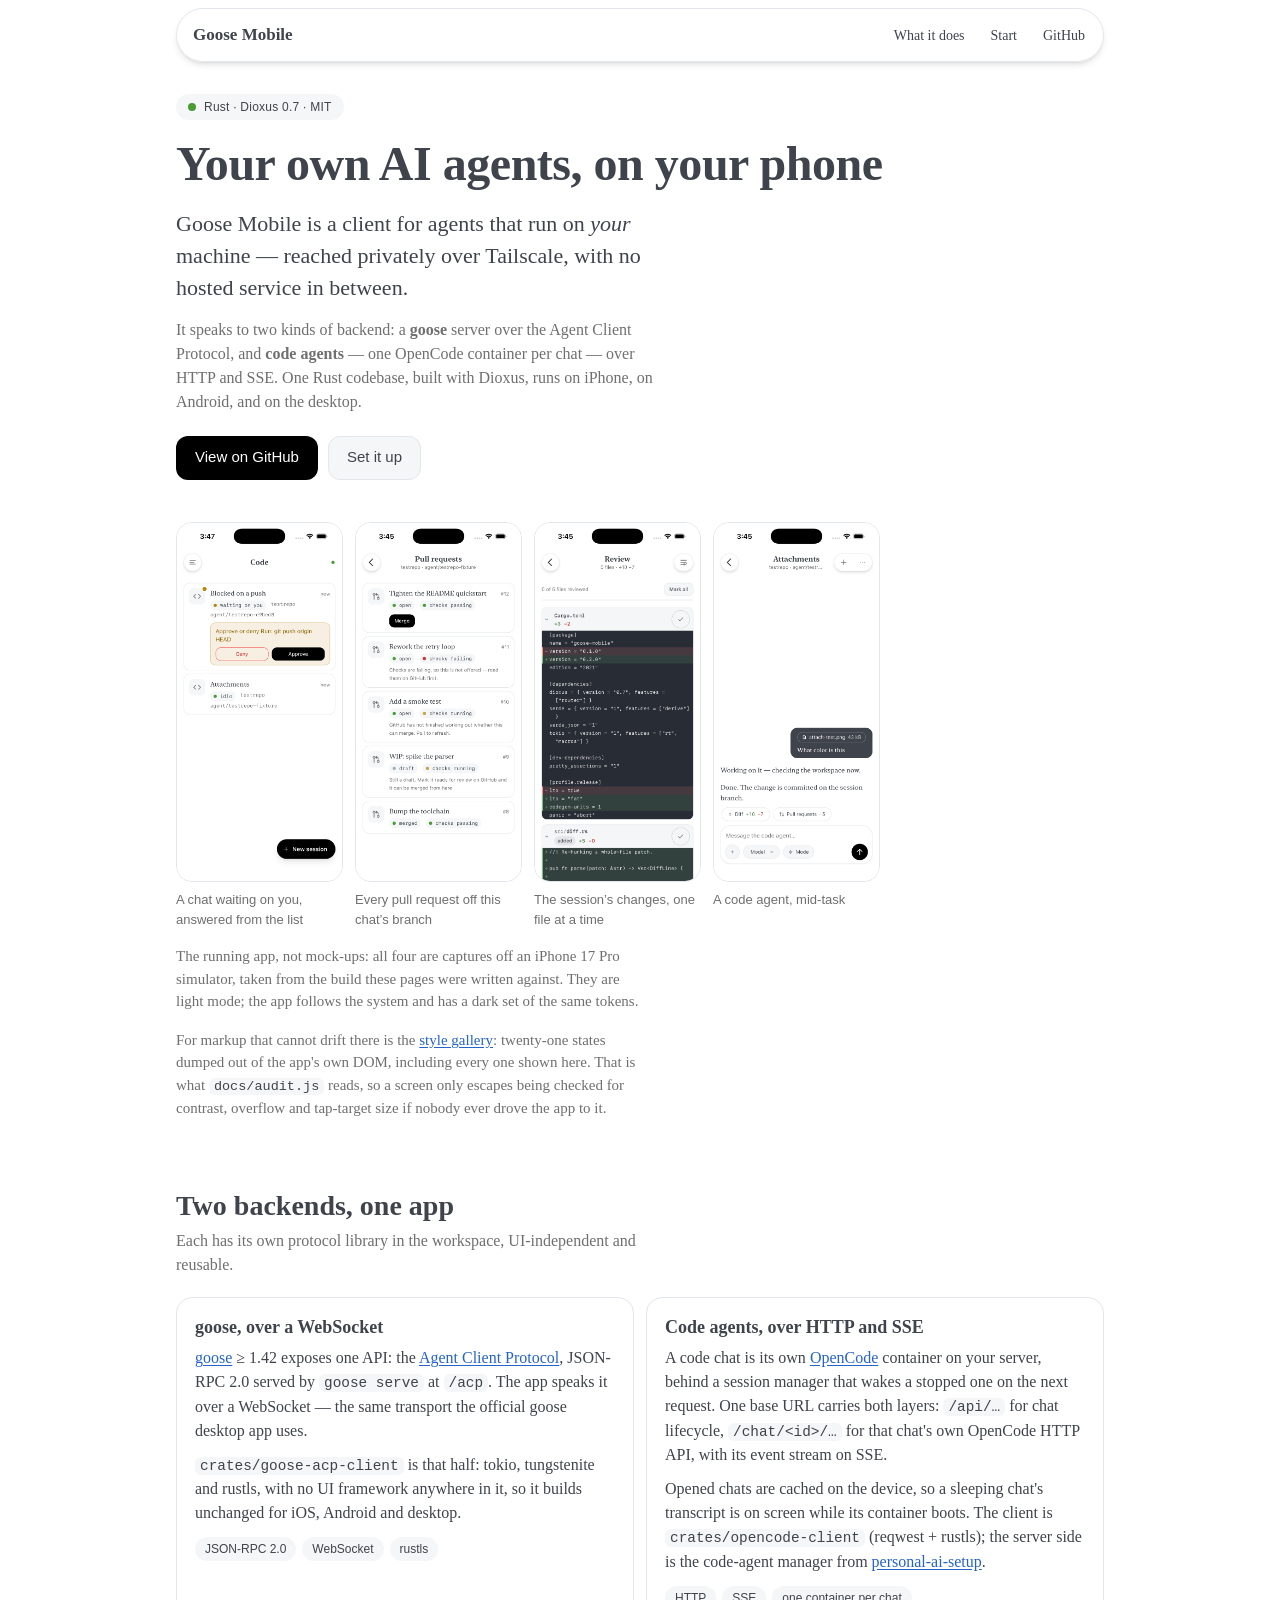
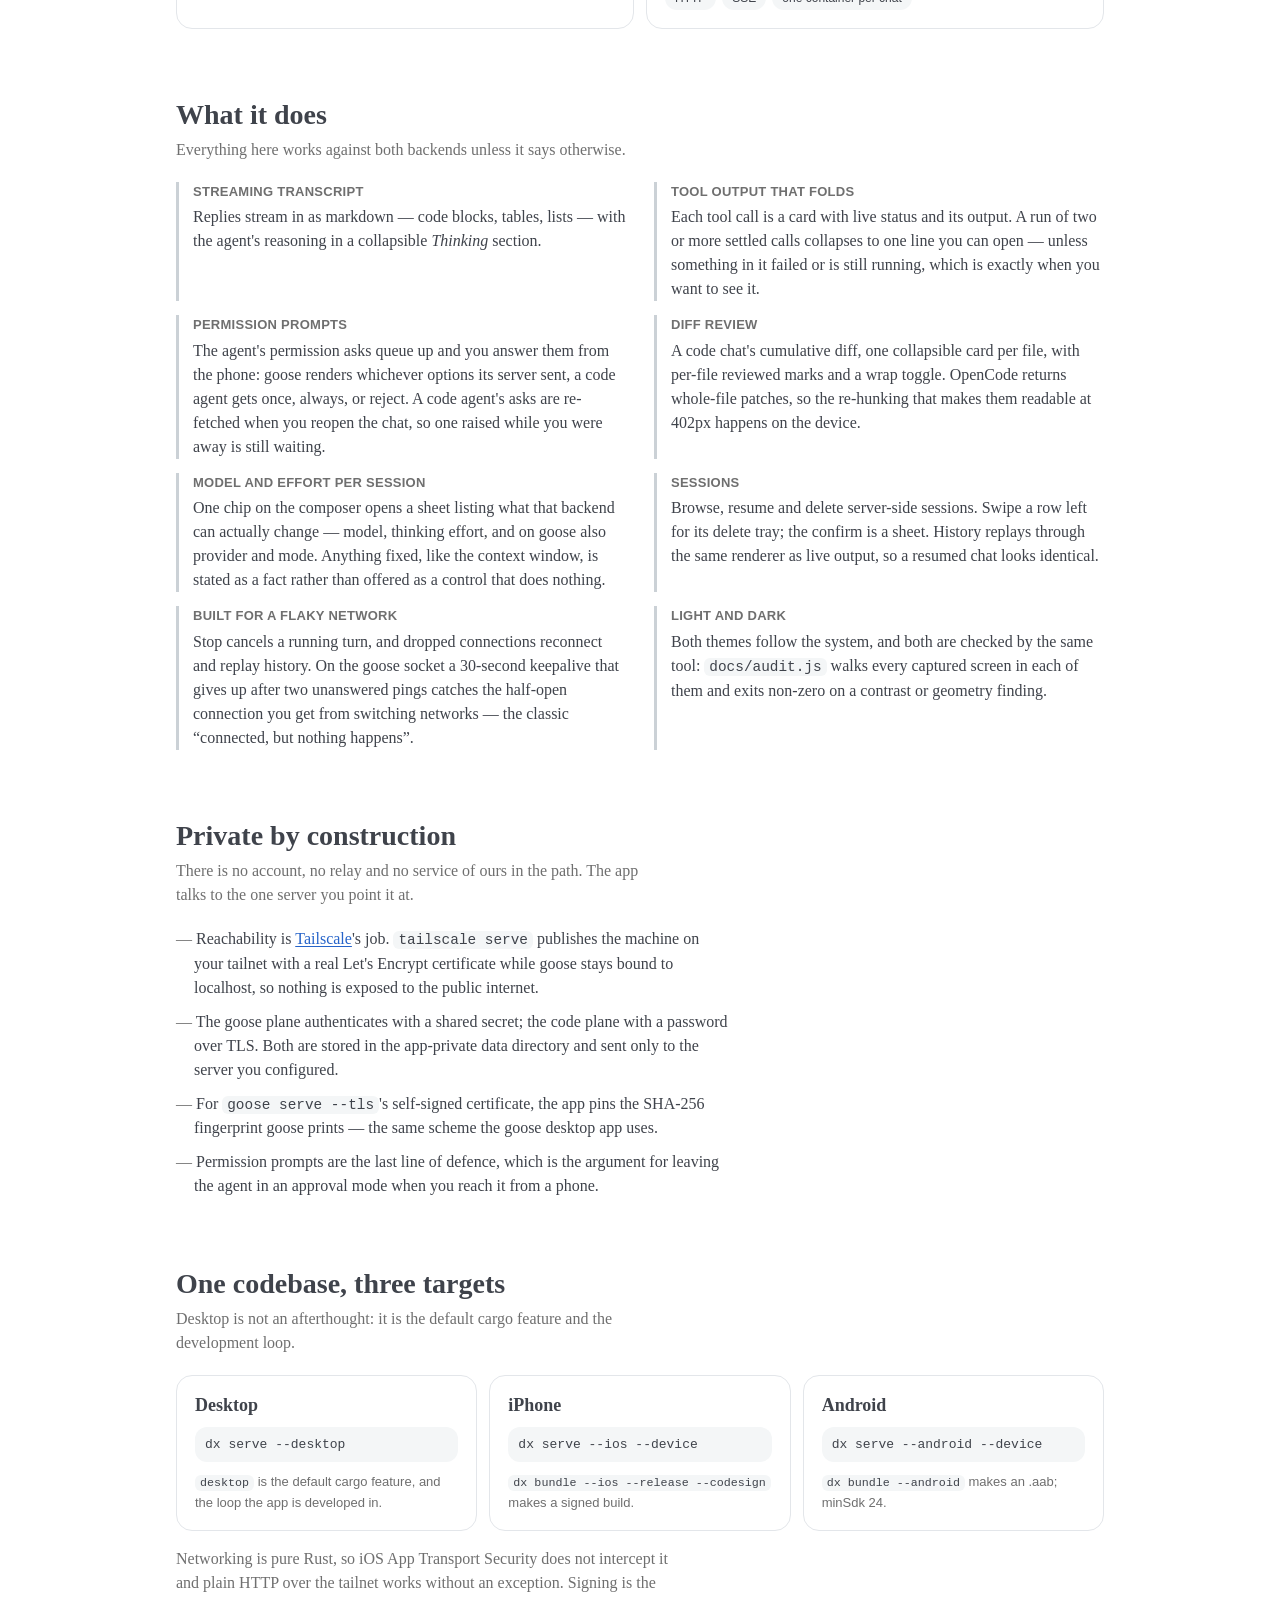
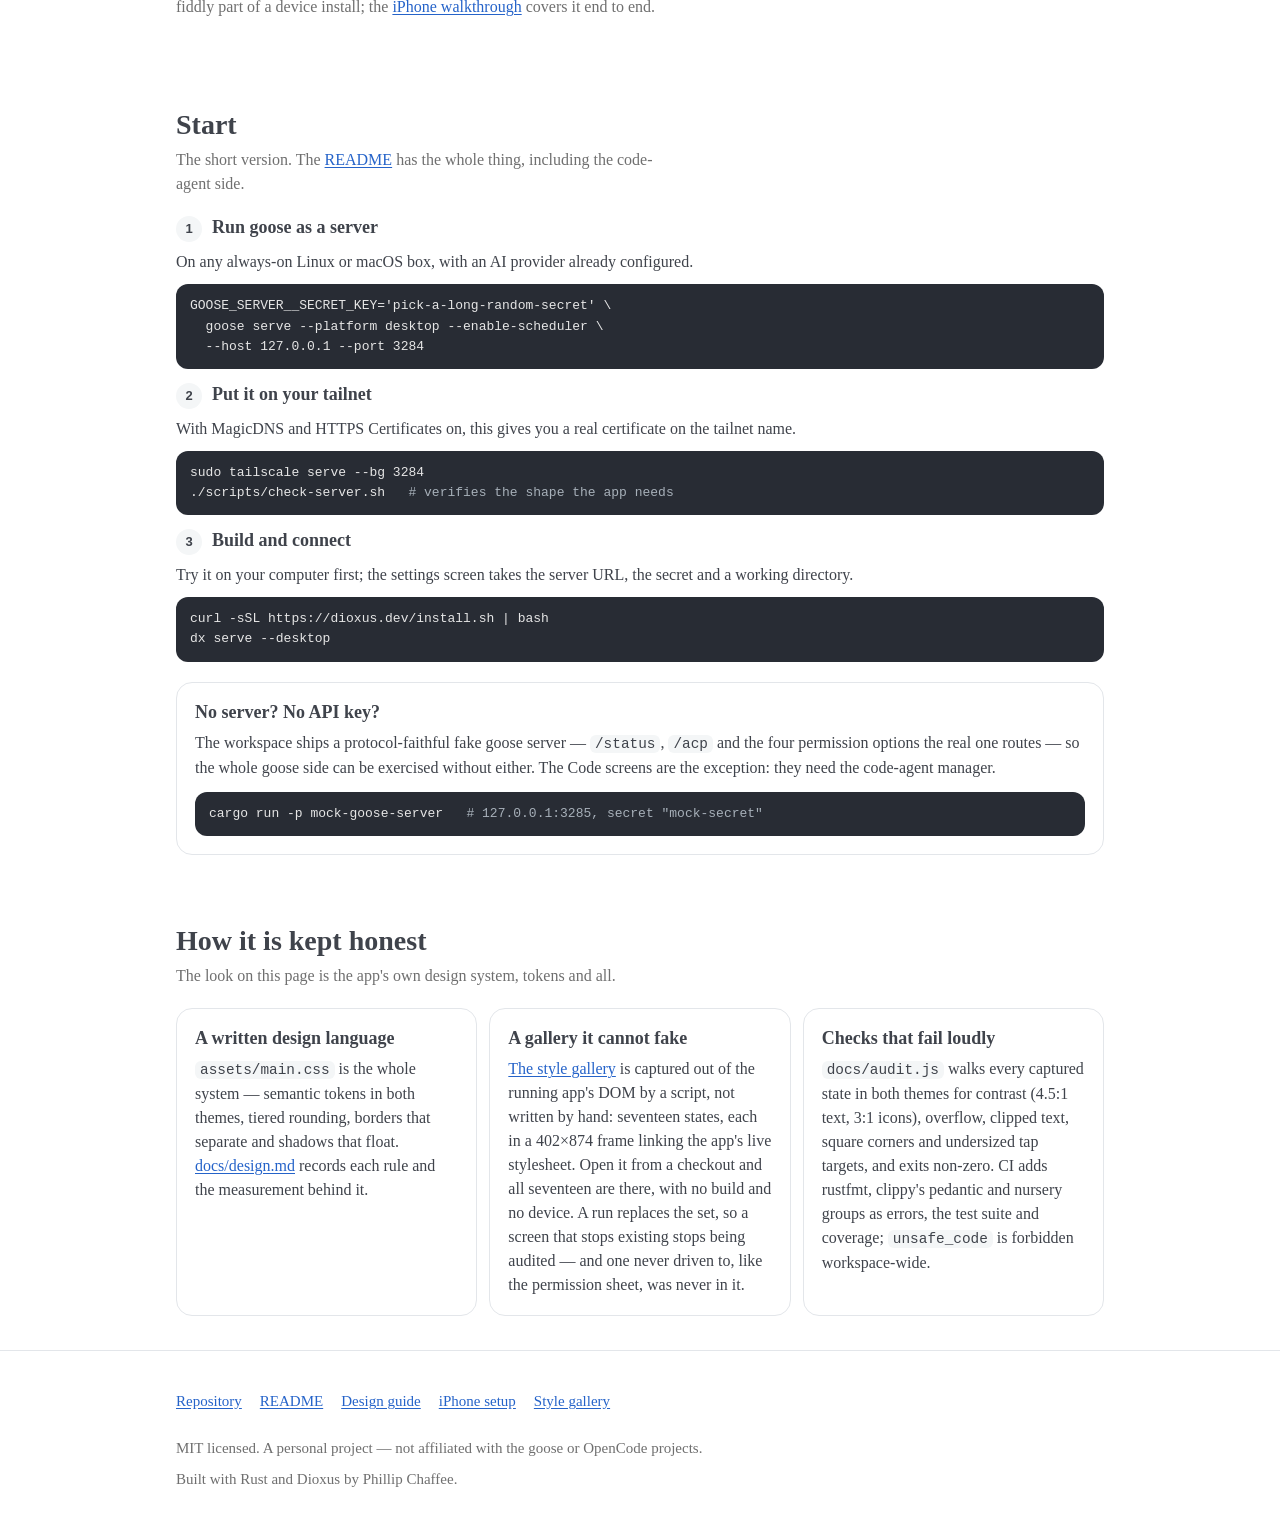
==== commit 1e8e83d0: "Show the app as it is, and name the files for what they hold The four screenshots were all behind th" ====
--- a/docs/index.html
+++ b/docs/index.html
@@ -516,24 +516,24 @@
     <div class="wrap">
       <div class="shots">
         <figure>
-          <img src="images/sessions.png" width="1206" height="2622" loading="lazy" decoding="async"
-               alt="The Chats screen in dark mode: a floating hamburger button, the title Chats, a green connection dot, then a refresh button and a settings gear, above two rounded session cards — “Hey” and “Seeded example chat”, each with its age, a trash can, a message count, a session id and a quote from the last reply — with a New chat button floating at the bottom right.">
-          <figcaption>goose sessions</figcaption>
+          <img src="images/code-list.png" width="1206" height="2622" loading="lazy" decoding="async"
+               alt="The Code screen: two rounded session cards. The first, “Blocked on a push”, carries an amber dot on its tile, a status reading “waiting on you”, and an inset panel — “Approve or deny Run: git push origin HEAD” — with Deny and Approve buttons inside the card. The second, “Attachments”, is idle. A New session button floats at the bottom right.">
+          <figcaption>A chat waiting on you, answered from the list</figcaption>
         </figure>
         <figure>
-          <img src="images/chat.png" width="1206" height="2622" loading="lazy" decoding="async"
-               alt="The Code screen in dark mode: the same floating bar — hamburger, the title Code, a green dot, a refresh button and a settings gear — above one code-agent chat card titled “Fix the flaky test”, tagged idle, on the repo testrepo and the branch agent/testrepo-70a5bf, with a trash can on the row and a New session button floating at the bottom right.">
-          <figcaption>Code-agent chats</figcaption>
+          <img src="images/pull-requests.png" width="1206" height="2622" loading="lazy" decoding="async"
+               alt="The Pull requests screen for one chat’s branch: five cards. #12 is open with checks passing and offers a Merge button; #11 is open with checks failing and says why merging is not offered; #10 is waiting on GitHub to work out whether it can merge; #9 is a draft; #8 is already merged.">
+          <figcaption>Every pull request off this chat’s branch</figcaption>
         </figure>
         <figure>
-          <img src="images/permission.png" width="780" height="1690" loading="lazy" decoding="async"
-               alt="A sheet headed Permission request over a running chat in dark mode: it names the session, the request reads “Run a tool”, an open Details block shows the JSON command rm -rf /tmp/x with its working directory, and four buttons offer Allow once, Always allow, Reject and Always reject — the two rejects outlined in red — with “+2 more waiting” underneath.">
-          <figcaption>Permission, from the phone</figcaption>
+          <img src="images/diff-review.png" width="1206" height="2622" loading="lazy" decoding="async"
+               alt="The Review screen: a header reading “5 files · +10 −7”, a progress line “0 of 5 files reviewed” with a Mark all button, then per-file cards. Cargo.toml is expanded, showing a dark code block with red removed lines and green added ones, and a check circle to mark the file read.">
+          <figcaption>The session’s changes, one file at a time</figcaption>
         </figure>
         <figure>
-          <img src="images/code-chat.png" width="780" height="1690" loading="lazy" decoding="async"
-               alt="A code agent mid-turn in light mode: the floating bar holds a back chevron, the title “Bump the MSRV to 1.85”, a diff icon and a PR button; the user asks to raise the MSRV and fix whatever breaks; a collapsed Thinking row follows, then tool cards for reading rust-toolchain.toml (Done), a running cargo check, a failed fetch showing its error output on a dark slab, and a queued file move; at the foot, a composer holding the message field and a red Stop button, above a tab bar of Home and Code.">
-          <figcaption>A code agent working</figcaption>
+          <img src="images/code-chat.png" width="1206" height="2622" loading="lazy" decoding="async"
+               alt="A code-agent chat: the title bar carries a new-chat button and an overflow menu, the transcript shows a message with a file attached to it and the agent’s reply, and below it a row of Diff (+10 −7) and Pull requests (5) chips sits above the composer, which holds an attach button, a model chip and a mode chip.">
+          <figcaption>A code agent, mid-task</figcaption>
         </figure>
       </div>
       <!-- The style gallery is linked to its file on GitHub rather than to
@@ -545,22 +545,17 @@
            links (here, in "How it is kept honest", and in the footer) at
            style-gallery.html and the live artefact works. -->
       <p class="shot-note">
-        The running app, not mock-ups: the two lists are simulator captures
-        (<code>scripts/shoot-simulator.sh</code>), the permission sheet and the code-agent
-        transcript renders of the markup the app emitted. All four are behind the current
-        build, and visibly so. Both lists still park a trash can on every row and a
-        settings gear in the bar — delete has since moved behind a swipe, and Settings
-        into the drawer. The other two are older still, from before the drawer: hence the
-        bottom tab bar under the transcript, whose diff and PR controls have since moved
-        down to the composer.
+        The running app, not mock-ups: all four are captures off an iPhone 17 Pro
+        simulator, taken from the build these pages were written against. They are
+        light mode; the app follows the system and has a dark set of the same tokens.
       </p>
       <p class="shot-note">
         For markup that cannot drift there is the
         <a href="https://github.com/PhillipChaffee/goose-phone-app/blob/main/docs/style-gallery.html">style gallery</a>:
-        seventeen states dumped out of the app's own DOM. Its Chats state keeps the delete
-        button in a swipe tray, where these captures still park one on every row. The
-        permission sheet above is the one screen on this page that has never been captured
-        into it — so it is also the one screen <code>docs/audit.js</code> does not check.
+        twenty-one states dumped out of the app's own DOM, including every one shown
+        here. That is what <code>docs/audit.js</code> reads, so a screen only escapes
+        being checked for contrast, overflow and tap-target size if nobody ever drove
+        the app to it.
       </p>
     </div>
   </section>
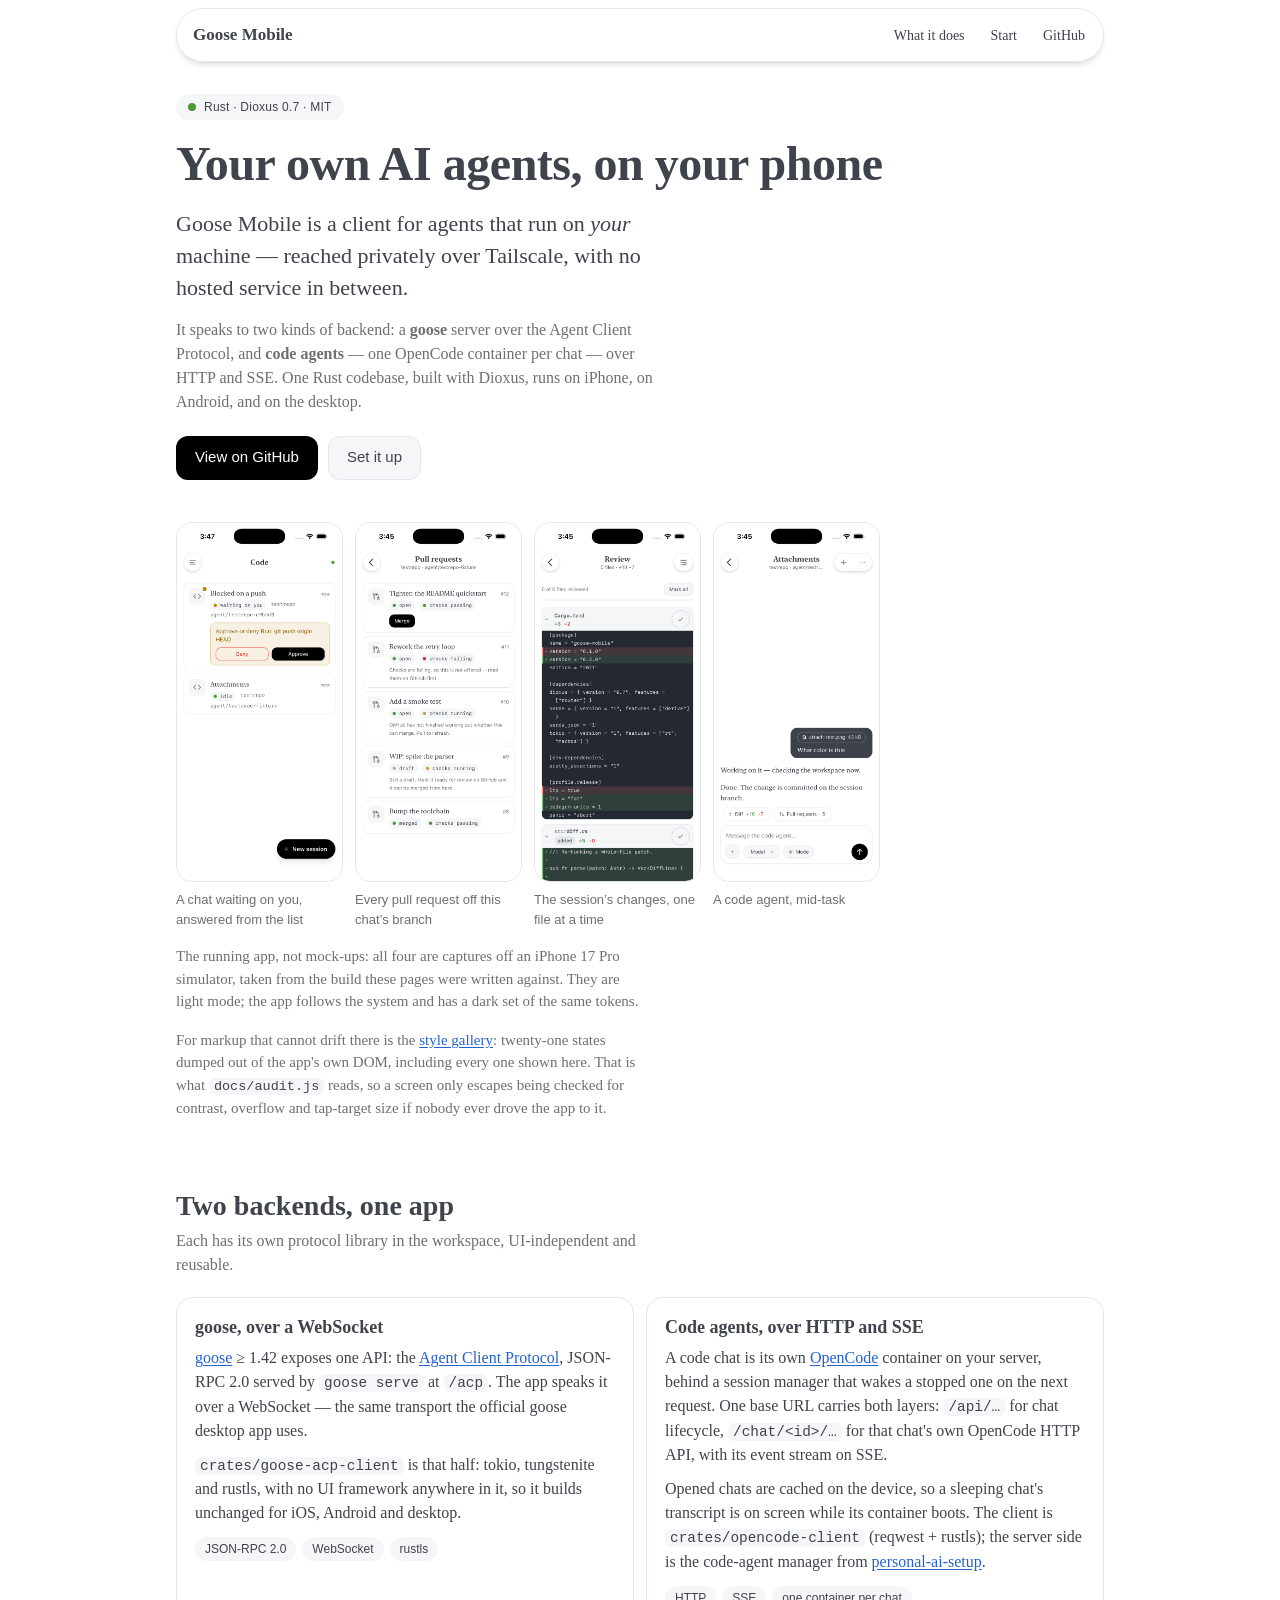
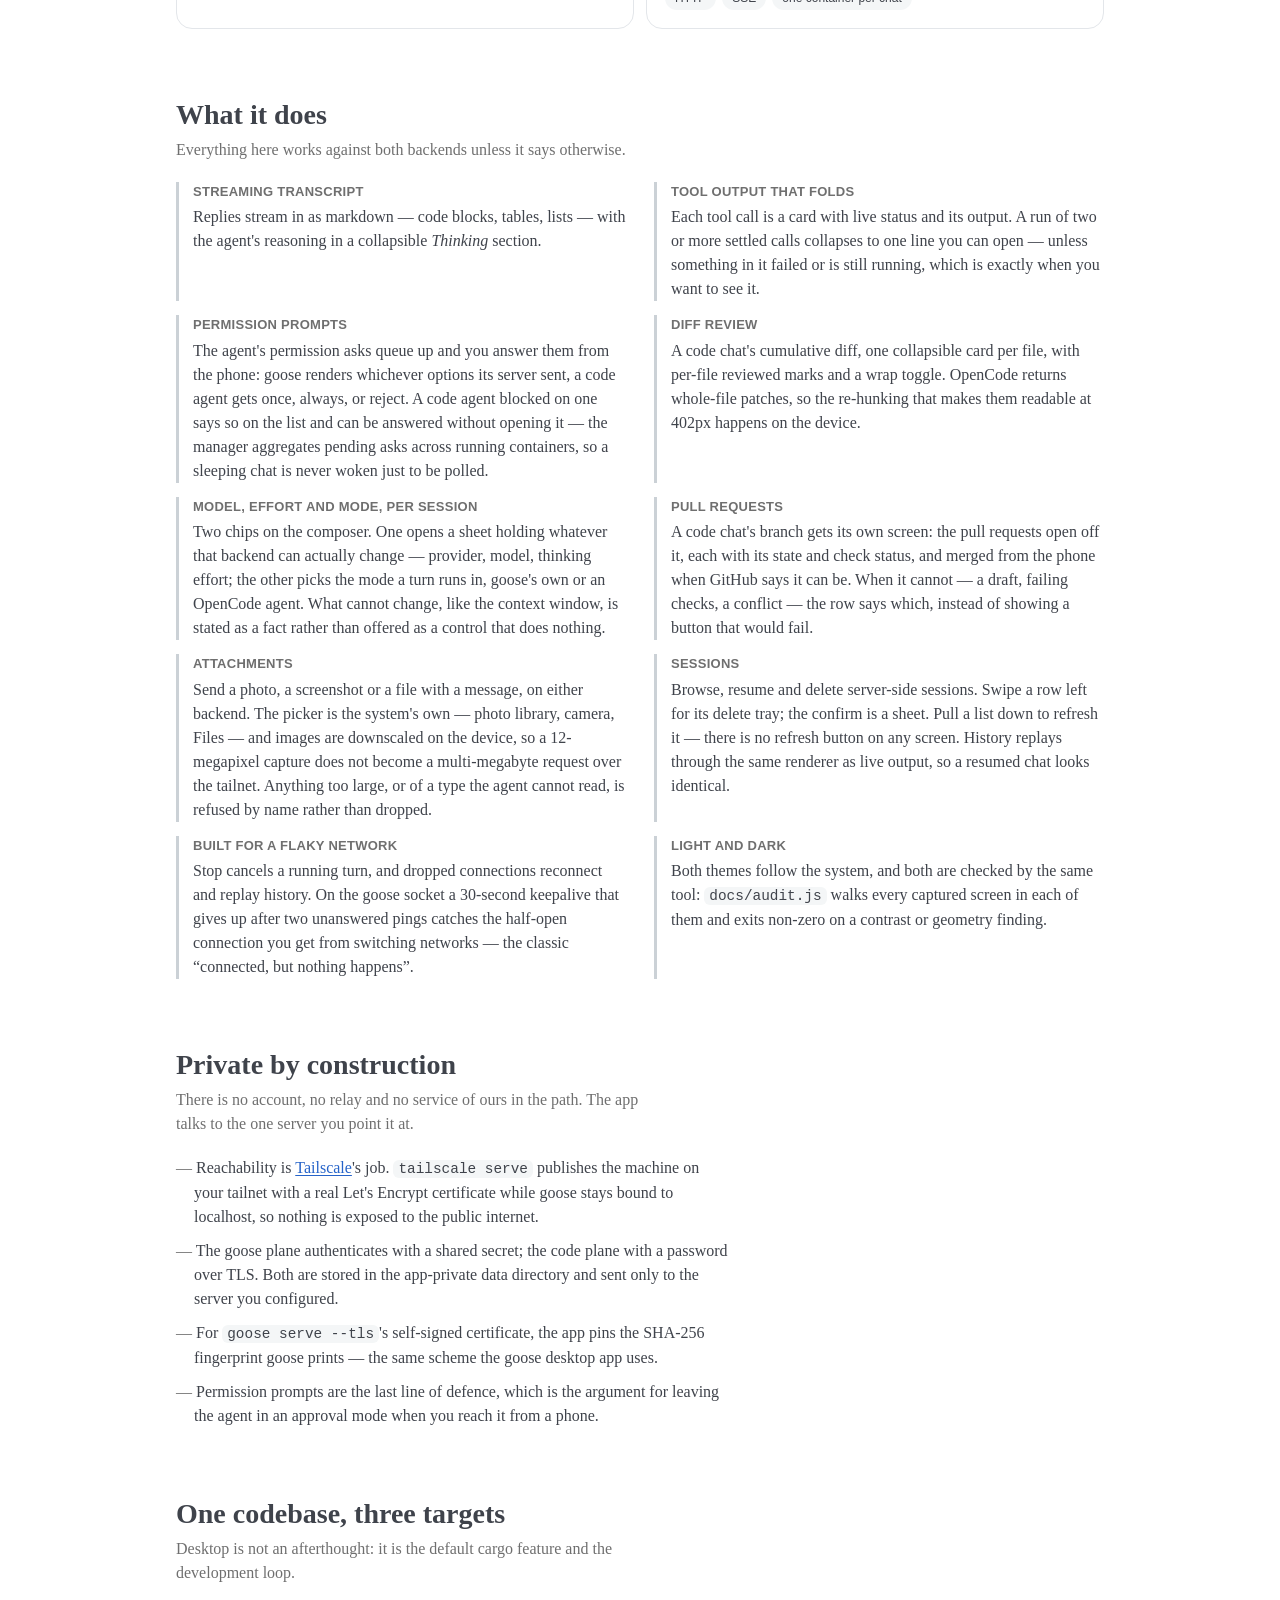
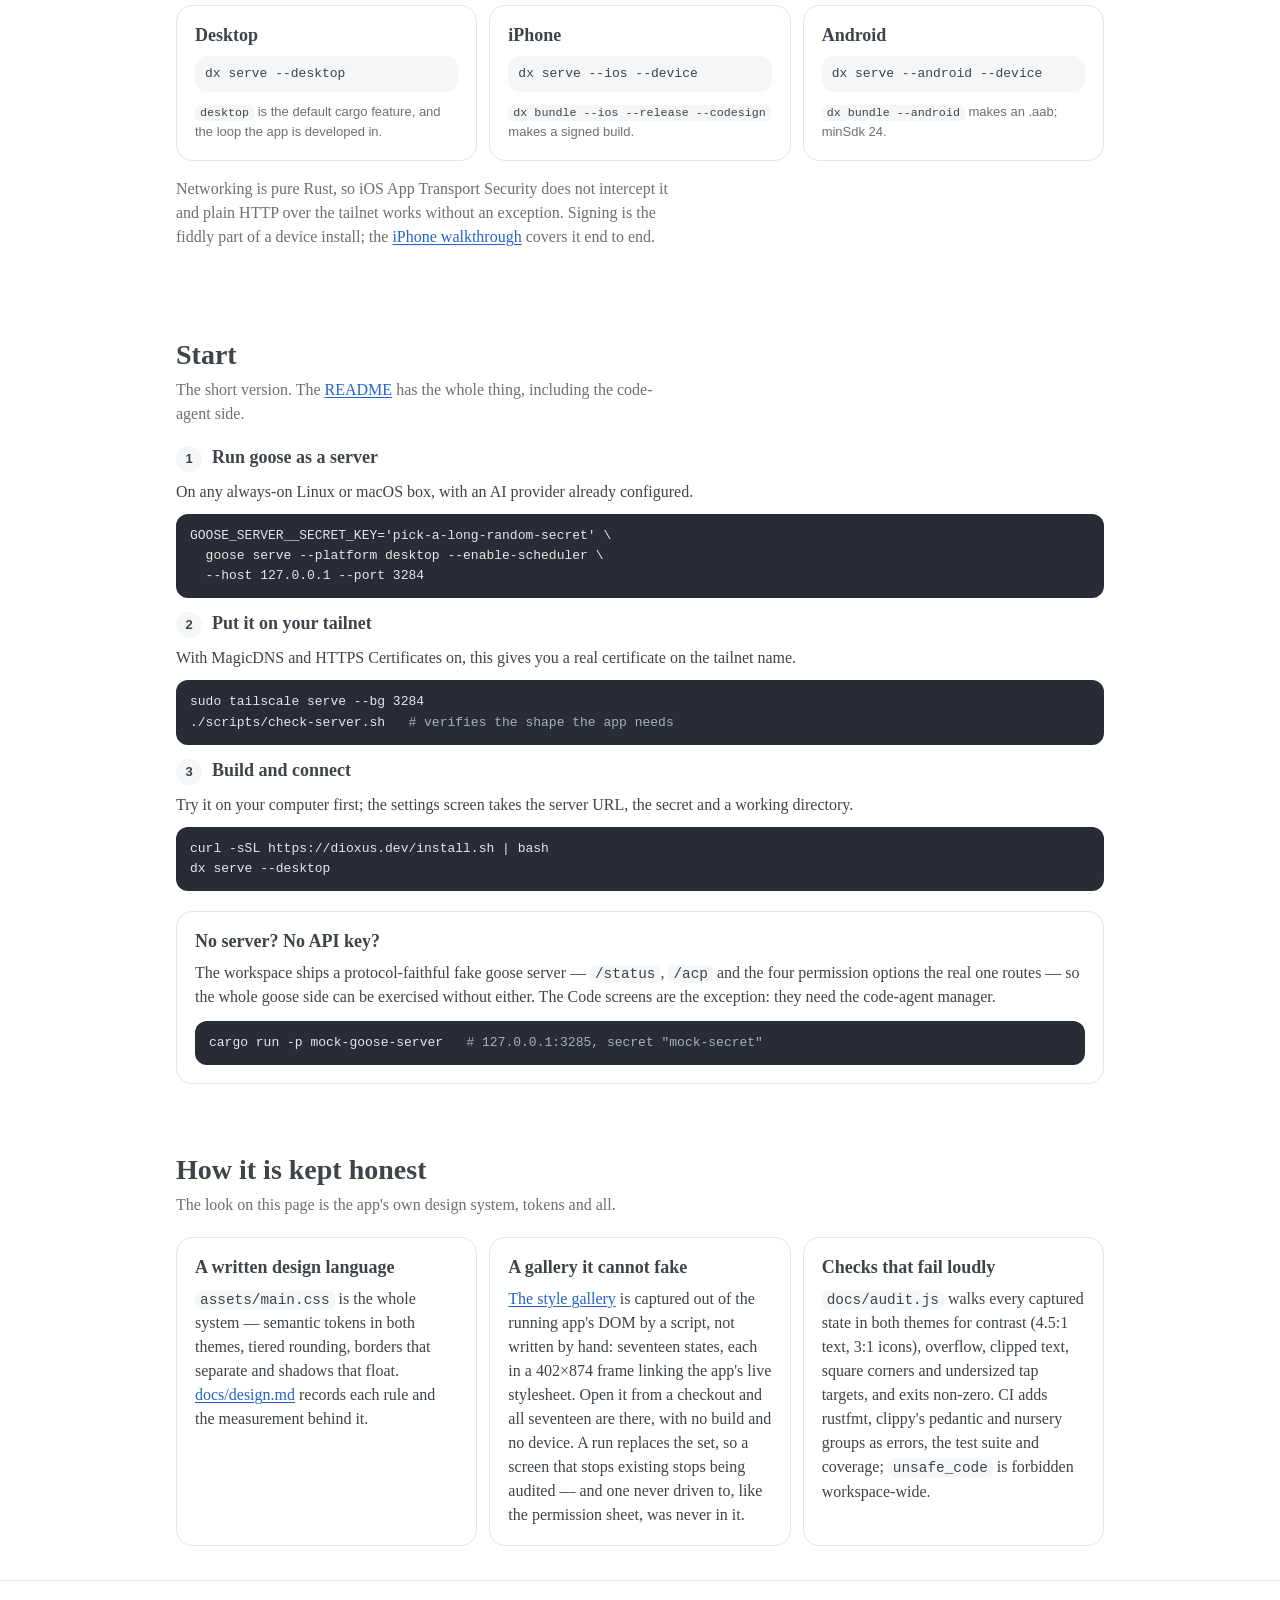
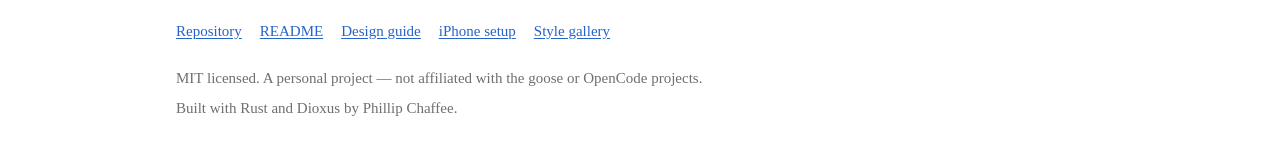
==== commit 683d8b9e: "Say what the app now does, and halve the screenshot weight The site was written against main. It is " ====
--- a/docs/index.html
+++ b/docs/index.html
@@ -516,22 +516,22 @@
     <div class="wrap">
       <div class="shots">
         <figure>
-          <img src="images/code-list.png" width="1206" height="2622" loading="lazy" decoding="async"
+          <img src="images/code-list.png" width="603" height="1311" loading="lazy" decoding="async"
                alt="The Code screen: two rounded session cards. The first, “Blocked on a push”, carries an amber dot on its tile, a status reading “waiting on you”, and an inset panel — “Approve or deny Run: git push origin HEAD” — with Deny and Approve buttons inside the card. The second, “Attachments”, is idle. A New session button floats at the bottom right.">
           <figcaption>A chat waiting on you, answered from the list</figcaption>
         </figure>
         <figure>
-          <img src="images/pull-requests.png" width="1206" height="2622" loading="lazy" decoding="async"
+          <img src="images/pull-requests.png" width="603" height="1311" loading="lazy" decoding="async"
                alt="The Pull requests screen for one chat’s branch: five cards. #12 is open with checks passing and offers a Merge button; #11 is open with checks failing and says why merging is not offered; #10 is waiting on GitHub to work out whether it can merge; #9 is a draft; #8 is already merged.">
           <figcaption>Every pull request off this chat’s branch</figcaption>
         </figure>
         <figure>
-          <img src="images/diff-review.png" width="1206" height="2622" loading="lazy" decoding="async"
+          <img src="images/diff-review.png" width="603" height="1311" loading="lazy" decoding="async"
                alt="The Review screen: a header reading “5 files · +10 −7”, a progress line “0 of 5 files reviewed” with a Mark all button, then per-file cards. Cargo.toml is expanded, showing a dark code block with red removed lines and green added ones, and a check circle to mark the file read.">
           <figcaption>The session’s changes, one file at a time</figcaption>
         </figure>
         <figure>
-          <img src="images/code-chat.png" width="1206" height="2622" loading="lazy" decoding="async"
+          <img src="images/code-chat.png" width="603" height="1311" loading="lazy" decoding="async"
                alt="A code-agent chat: the title bar carries a new-chat button and an overflow menu, the transcript shows a message with a file attached to it and the agent’s reply, and below it a row of Diff (+10 −7) and Pull requests (5) chips sits above the composer, which holds an attach button, a model chip and a mode chip.">
           <figcaption>A code agent, mid-task</figcaption>
         </figure>
@@ -638,8 +638,9 @@
           <dd>
             The agent's permission asks queue up and you answer them from the phone: goose
             renders whichever options its server sent, a code agent gets once, always, or
-            reject. A code agent's asks are re-fetched when you reopen the chat, so one raised
-            while you were away is still waiting.
+            reject. A code agent blocked on one says so on the list and can be answered
+            without opening it — the manager aggregates pending asks across running
+            containers, so a sleeping chat is never woken just to be polled.
           </dd>
         </div>
         <div>
@@ -651,19 +652,40 @@
           </dd>
         </div>
         <div>
-          <dt>Model and effort per session</dt>
-          <dd>
-            One chip on the composer opens a sheet listing what that backend can actually
-            change — model, thinking effort, and on goose also provider and mode. Anything
-            fixed, like the context window, is stated as a fact rather than offered as a
-            control that does nothing.
+          <dt>Model, effort and mode, per session</dt>
+          <dd>
+            Two chips on the composer. One opens a sheet holding whatever that backend can
+            actually change — provider, model, thinking effort; the other picks the mode a
+            turn runs in, goose's own or an OpenCode agent. What cannot change, like the
+            context window, is stated as a fact rather than offered as a control that does
+            nothing.
+          </dd>
+        </div>
+        <div>
+          <dt>Pull requests</dt>
+          <dd>
+            A code chat's branch gets its own screen: the pull requests open off it, each
+            with its state and check status, and merged from the phone when
+            GitHub says it can be. When it cannot — a draft, failing checks, a conflict —
+            the row says which, instead of showing a button that would fail.
+          </dd>
+        </div>
+        <div>
+          <dt>Attachments</dt>
+          <dd>
+            Send a photo, a screenshot or a file with a message, on either backend. The
+            picker is the system's own — photo library, camera, Files — and images are
+            downscaled on the device, so a 12-megapixel capture does not become a
+            multi-megabyte request over the tailnet. Anything too large, or of a type the
+            agent cannot read, is refused by name rather than dropped.
           </dd>
         </div>
         <div>
           <dt>Sessions</dt>
           <dd>
             Browse, resume and delete server-side sessions. Swipe a row left for its delete
-            tray; the confirm is a sheet. History replays through the same renderer as live
+            tray; the confirm is a sheet. Pull a list down to refresh it — there is no
+            refresh button on any screen. History replays through the same renderer as live
             output, so a resumed chat looks identical.
           </dd>
         </div>
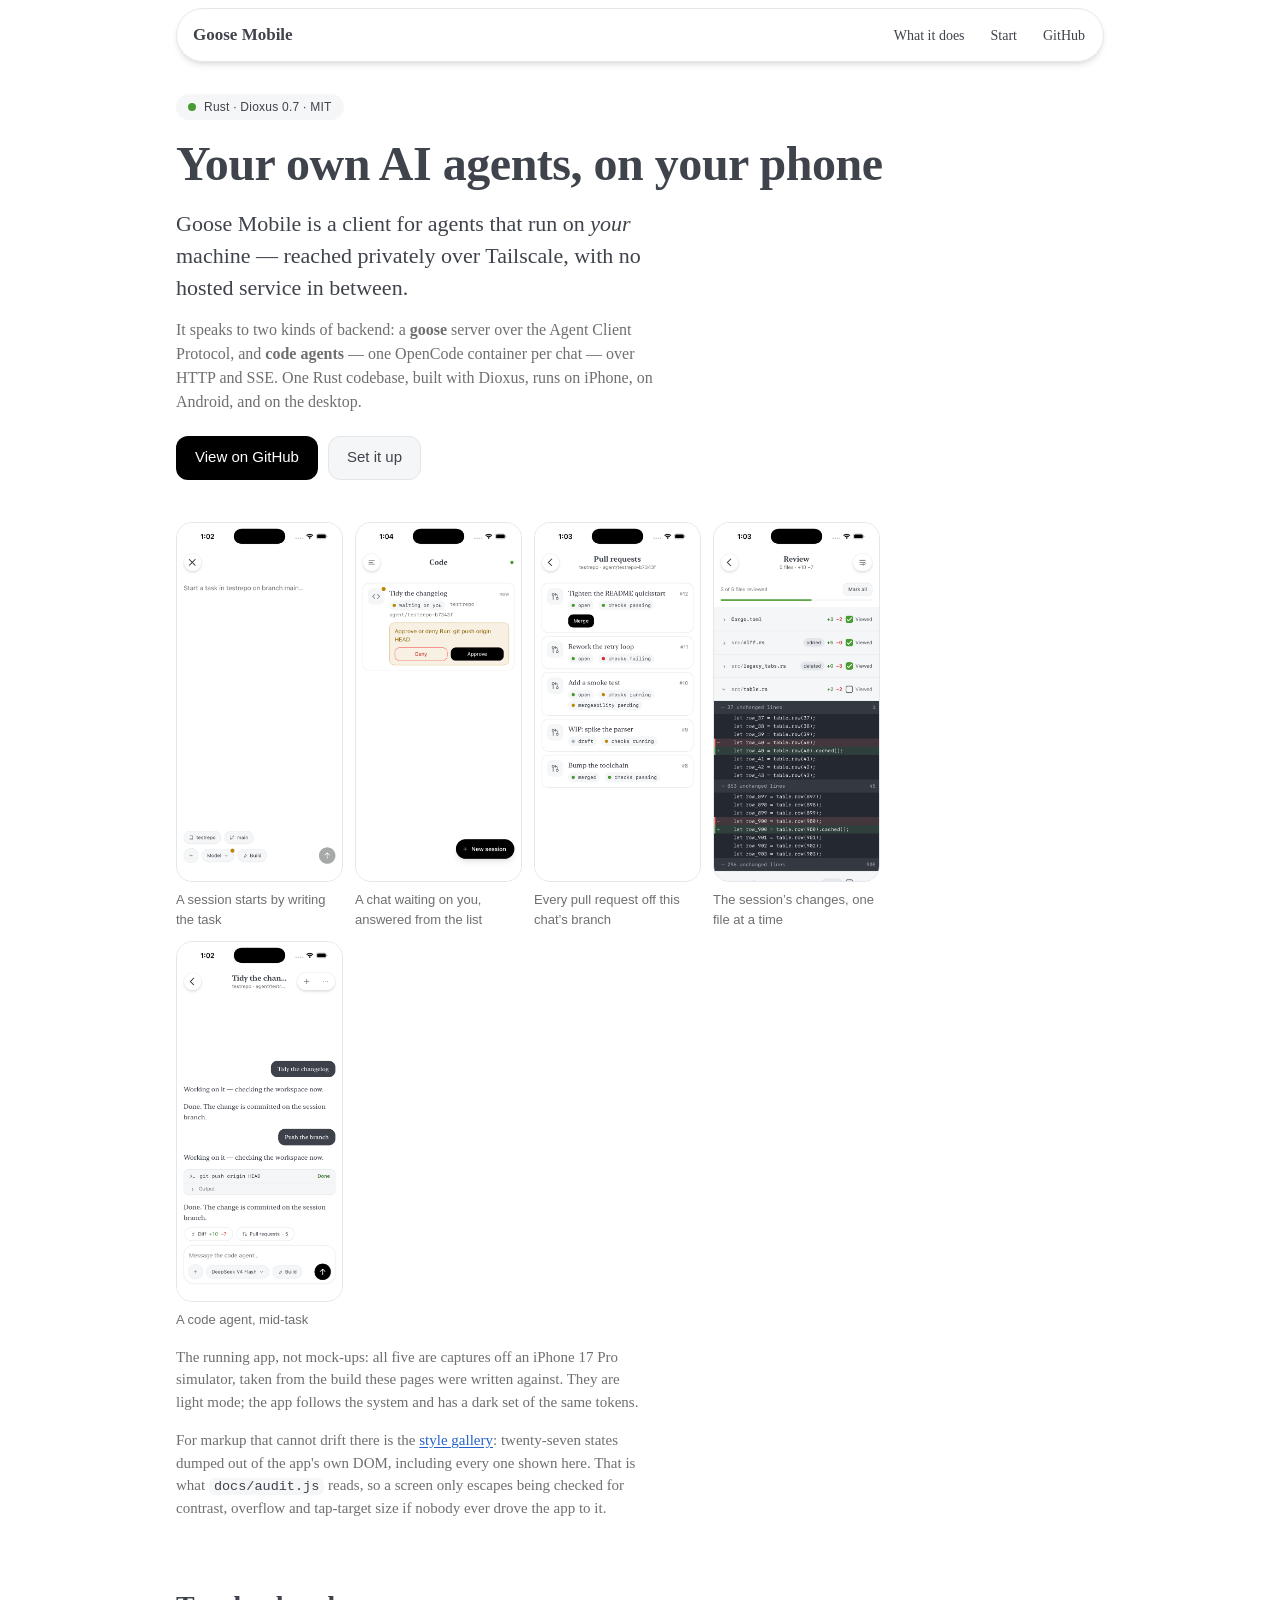
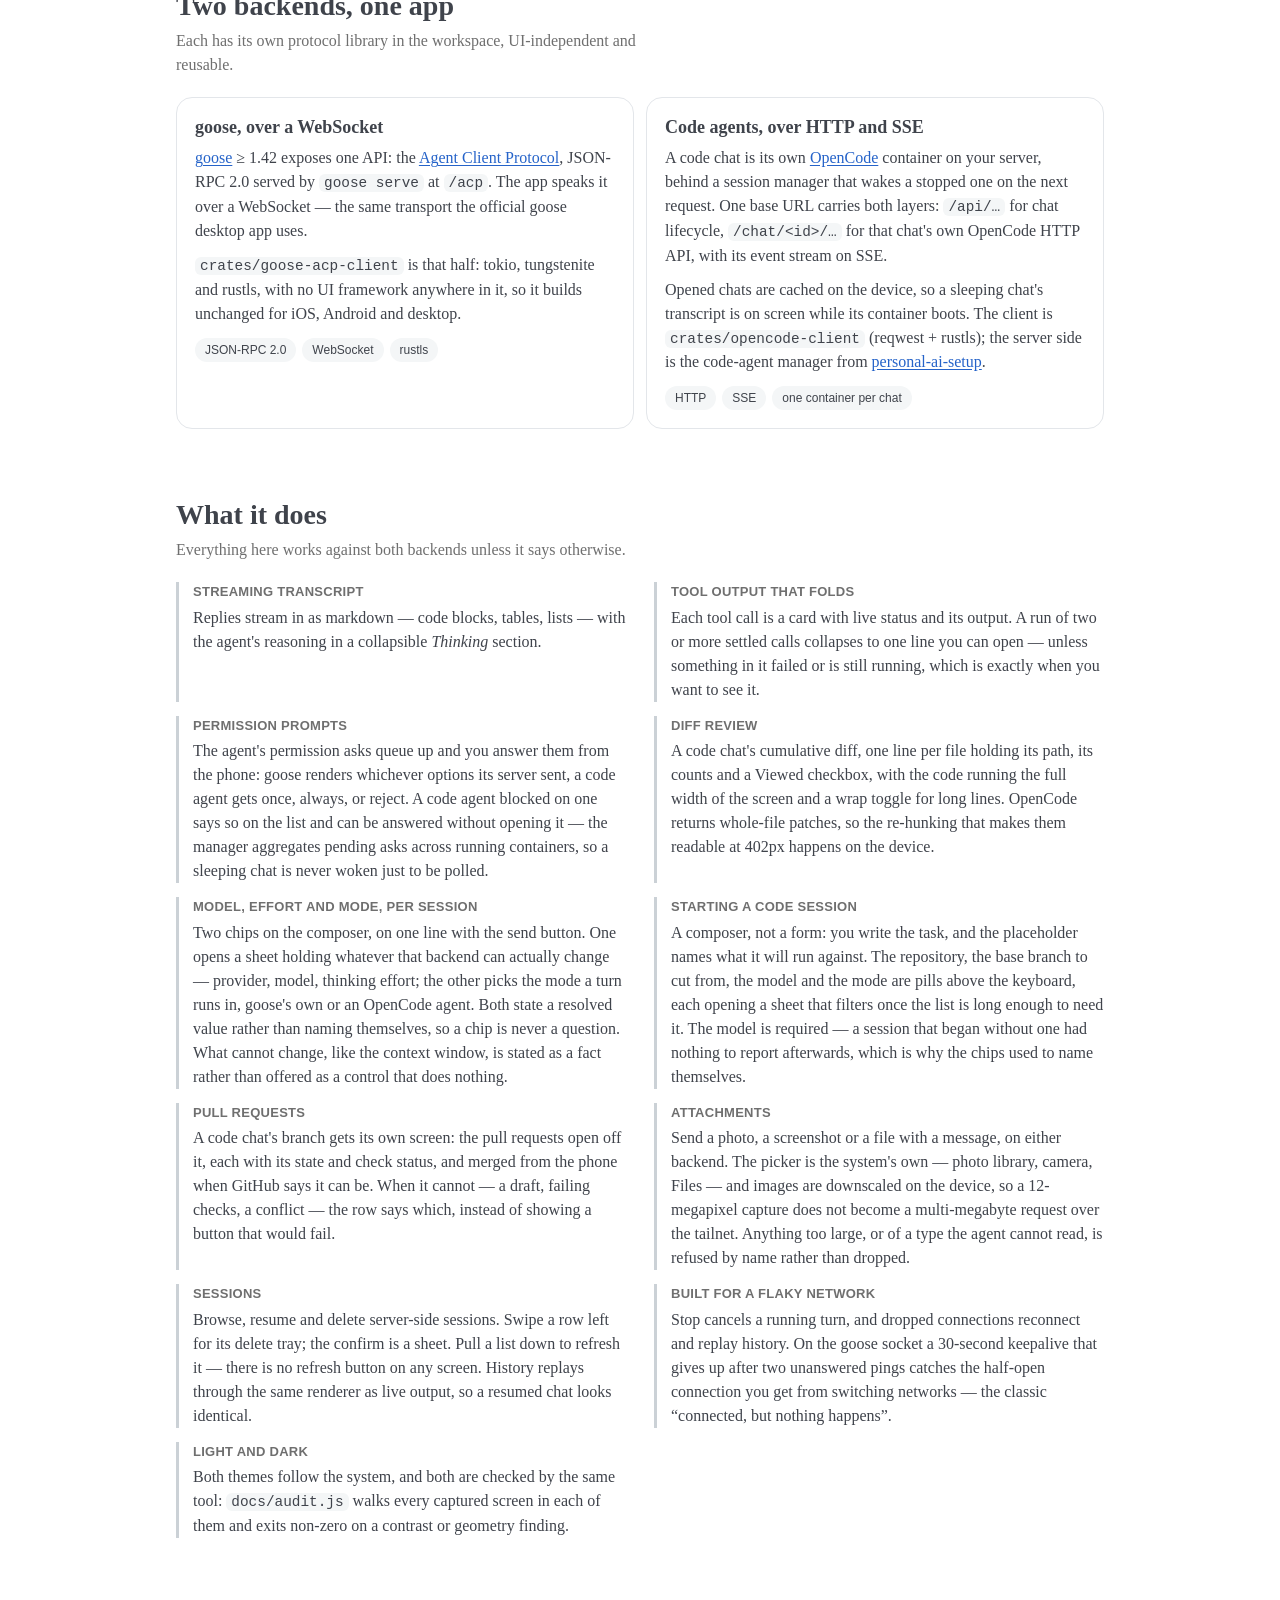
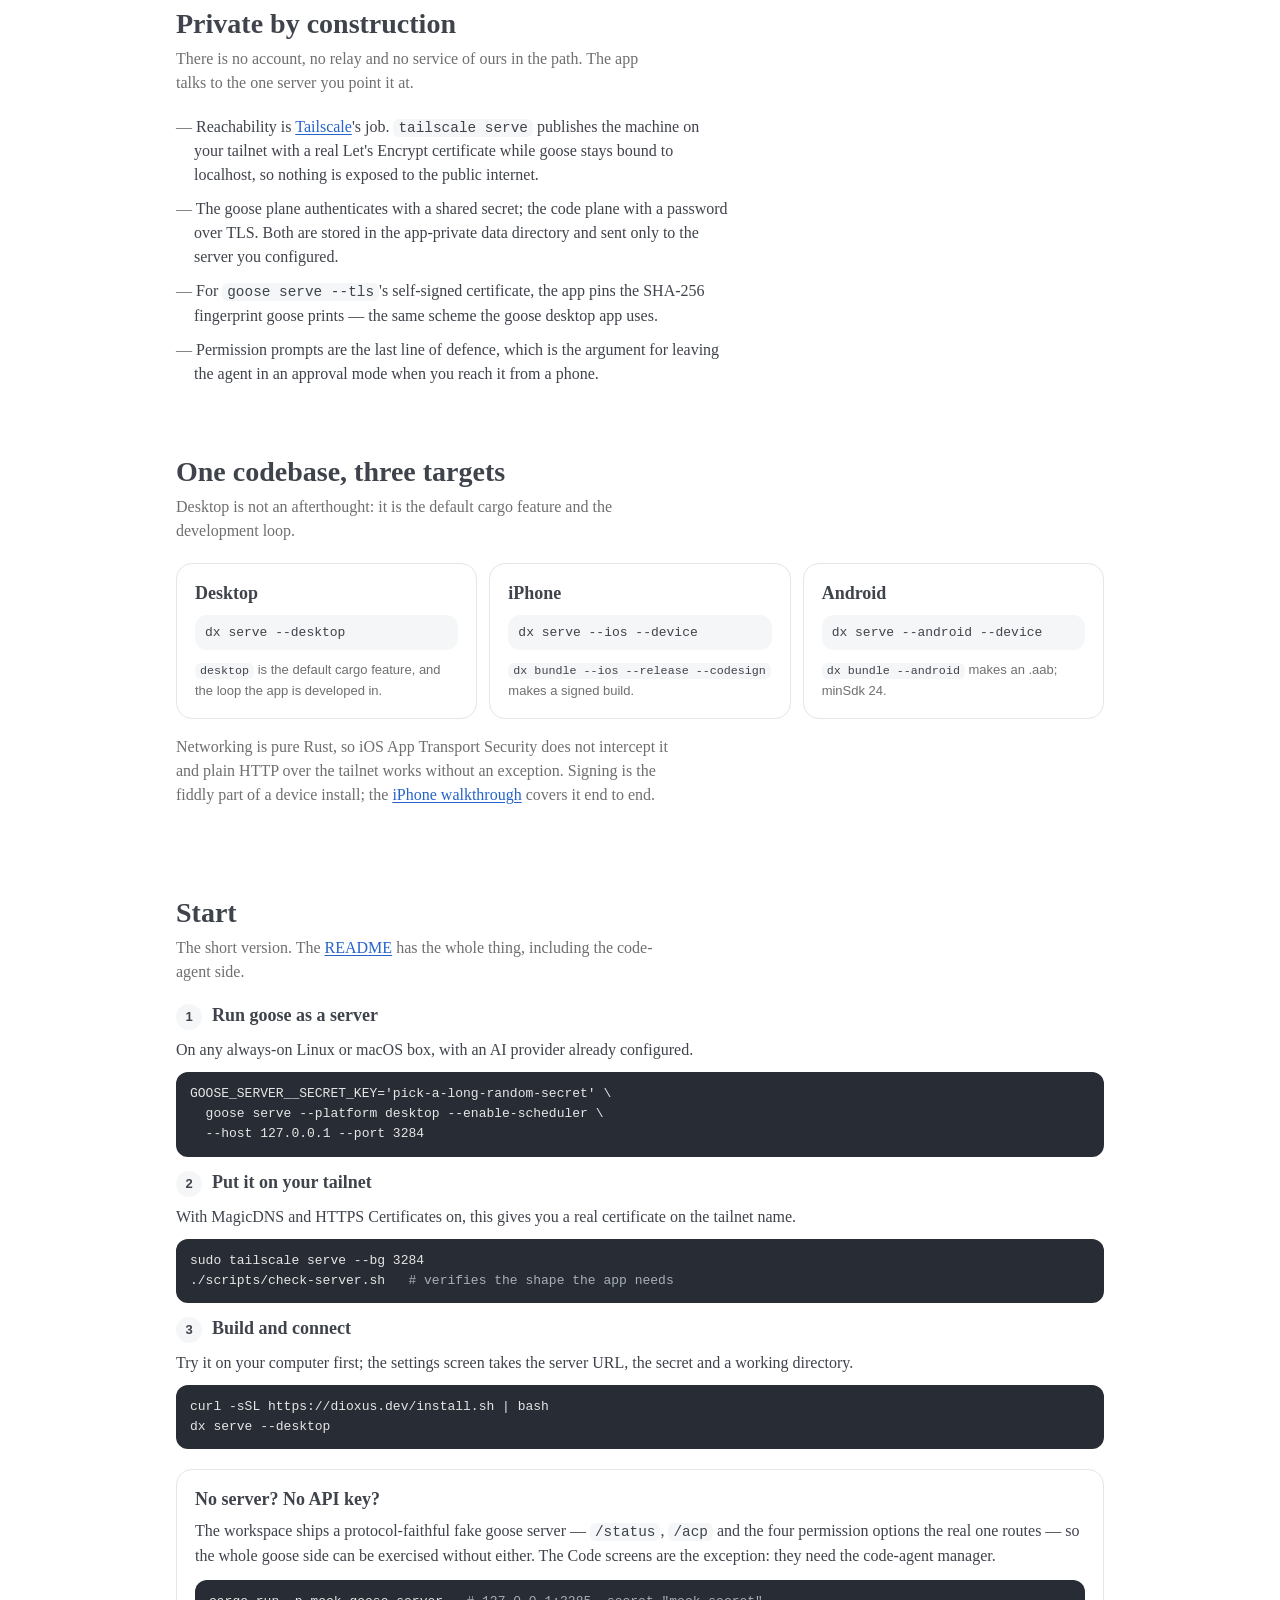
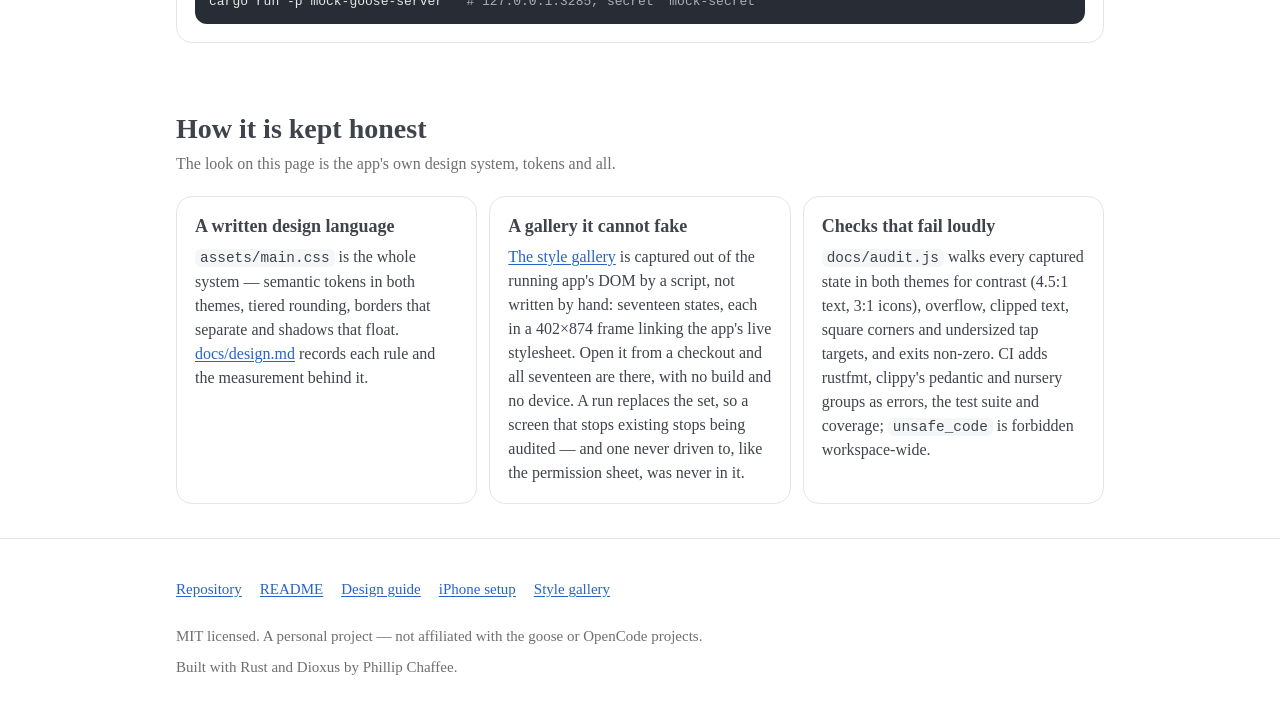
==== commit f8a249a1: "Re-shoot the app as it is now, and say how a session starts The four screenshots were captured from " ====
--- a/docs/index.html
+++ b/docs/index.html
@@ -516,8 +516,13 @@
     <div class="wrap">
       <div class="shots">
         <figure>
+          <img src="images/new-session.png" width="603" height="1311" loading="lazy" decoding="async"
+               alt="The new-session screen: a close button, a placeholder reading “Start a task in testrepo on branch main…”, and above the keyboard two rows of pills — the repository and the base branch on one, an attach button, a Model chip marked with an amber dot because nothing is chosen yet, and a Build mode chip on the other.">
+          <figcaption>A session starts by writing the task</figcaption>
+        </figure>
+        <figure>
           <img src="images/code-list.png" width="603" height="1311" loading="lazy" decoding="async"
-               alt="The Code screen: two rounded session cards. The first, “Blocked on a push”, carries an amber dot on its tile, a status reading “waiting on you”, and an inset panel — “Approve or deny Run: git push origin HEAD” — with Deny and Approve buttons inside the card. The second, “Attachments”, is idle. A New session button floats at the bottom right.">
+               alt="The Code screen: one session card, “Tidy the changelog”, carrying an amber dot on its tile, a status reading “waiting on you”, its repository and branch, and an inset panel — “Approve or deny Run: git push origin HEAD” — with Deny and Approve buttons inside the card. A New session button floats at the bottom right.">
           <figcaption>A chat waiting on you, answered from the list</figcaption>
         </figure>
         <figure>
@@ -527,12 +532,12 @@
         </figure>
         <figure>
           <img src="images/diff-review.png" width="603" height="1311" loading="lazy" decoding="async"
-               alt="The Review screen: a header reading “5 files · +10 −7”, a progress line “0 of 5 files reviewed” with a Mark all button, then per-file cards. Cargo.toml is expanded, showing a dark code block with red removed lines and green added ones, and a check circle to mark the file read.">
+               alt="The Review screen: a header reading “5 files · +10 −7”, a progress line “3 of 5 files reviewed” with a Mark all button, then one line per file holding its path, its +N −M counts and a Viewed checkbox. Three are checked and folded; src/table.rs is open, its code running the full width of the screen with red removed lines and green added ones.">
           <figcaption>The session’s changes, one file at a time</figcaption>
         </figure>
         <figure>
           <img src="images/code-chat.png" width="603" height="1311" loading="lazy" decoding="async"
-               alt="A code-agent chat: the title bar carries a new-chat button and an overflow menu, the transcript shows a message with a file attached to it and the agent’s reply, and below it a row of Diff (+10 −7) and Pull requests (5) chips sits above the composer, which holds an attach button, a model chip and a mode chip.">
+               alt="A code-agent chat: the title bar carries a new-chat button and an overflow menu; the transcript shows two tasks, a git push tool card and the agent’s replies; a row of Diff (+10 −7) and Pull requests (5) chips sits above the composer, which holds an attach button and chips naming the model (DeepSeek V4 Flash) and the mode (Build) on one line with the send button.">
           <figcaption>A code agent, mid-task</figcaption>
         </figure>
       </div>
@@ -545,14 +550,14 @@
            links (here, in "How it is kept honest", and in the footer) at
            style-gallery.html and the live artefact works. -->
       <p class="shot-note">
-        The running app, not mock-ups: all four are captures off an iPhone 17 Pro
+        The running app, not mock-ups: all five are captures off an iPhone 17 Pro
         simulator, taken from the build these pages were written against. They are
         light mode; the app follows the system and has a dark set of the same tokens.
       </p>
       <p class="shot-note">
         For markup that cannot drift there is the
         <a href="https://github.com/PhillipChaffee/goose-phone-app/blob/main/docs/style-gallery.html">style gallery</a>:
-        twenty-one states dumped out of the app's own DOM, including every one shown
+        twenty-seven states dumped out of the app's own DOM, including every one shown
         here. That is what <code>docs/audit.js</code> reads, so a screen only escapes
         being checked for contrast, overflow and tap-target size if nobody ever drove
         the app to it.
@@ -646,19 +651,32 @@
         <div>
           <dt>Diff review</dt>
           <dd>
-            A code chat's cumulative diff, one collapsible card per file, with per-file
-            reviewed marks and a wrap toggle. OpenCode returns whole-file patches, so the
+            A code chat's cumulative diff, one line per file holding its path, its counts
+            and a Viewed checkbox, with the code running the full width of the screen and
+            a wrap toggle for long lines. OpenCode returns whole-file patches, so the
             re-hunking that makes them readable at 402px happens on the device.
           </dd>
         </div>
         <div>
           <dt>Model, effort and mode, per session</dt>
           <dd>
-            Two chips on the composer. One opens a sheet holding whatever that backend can
-            actually change — provider, model, thinking effort; the other picks the mode a
-            turn runs in, goose's own or an OpenCode agent. What cannot change, like the
-            context window, is stated as a fact rather than offered as a control that does
-            nothing.
+            Two chips on the composer, on one line with the send button. One opens a sheet
+            holding whatever that backend can actually change — provider, model, thinking
+            effort; the other picks the mode a turn runs in, goose's own or an OpenCode
+            agent. Both state a resolved value rather than naming themselves, so a chip is
+            never a question. What cannot change, like the context window, is stated as a
+            fact rather than offered as a control that does nothing.
+          </dd>
+        </div>
+        <div>
+          <dt>Starting a code session</dt>
+          <dd>
+            A composer, not a form: you write the task, and the placeholder names what it
+            will run against. The repository, the base branch to cut from, the model and
+            the mode are pills above the keyboard, each opening a sheet that filters once
+            the list is long enough to need it. The model is required — a session that
+            began without one had nothing to report afterwards, which is why the chips
+            used to name themselves.
           </dd>
         </div>
         <div>
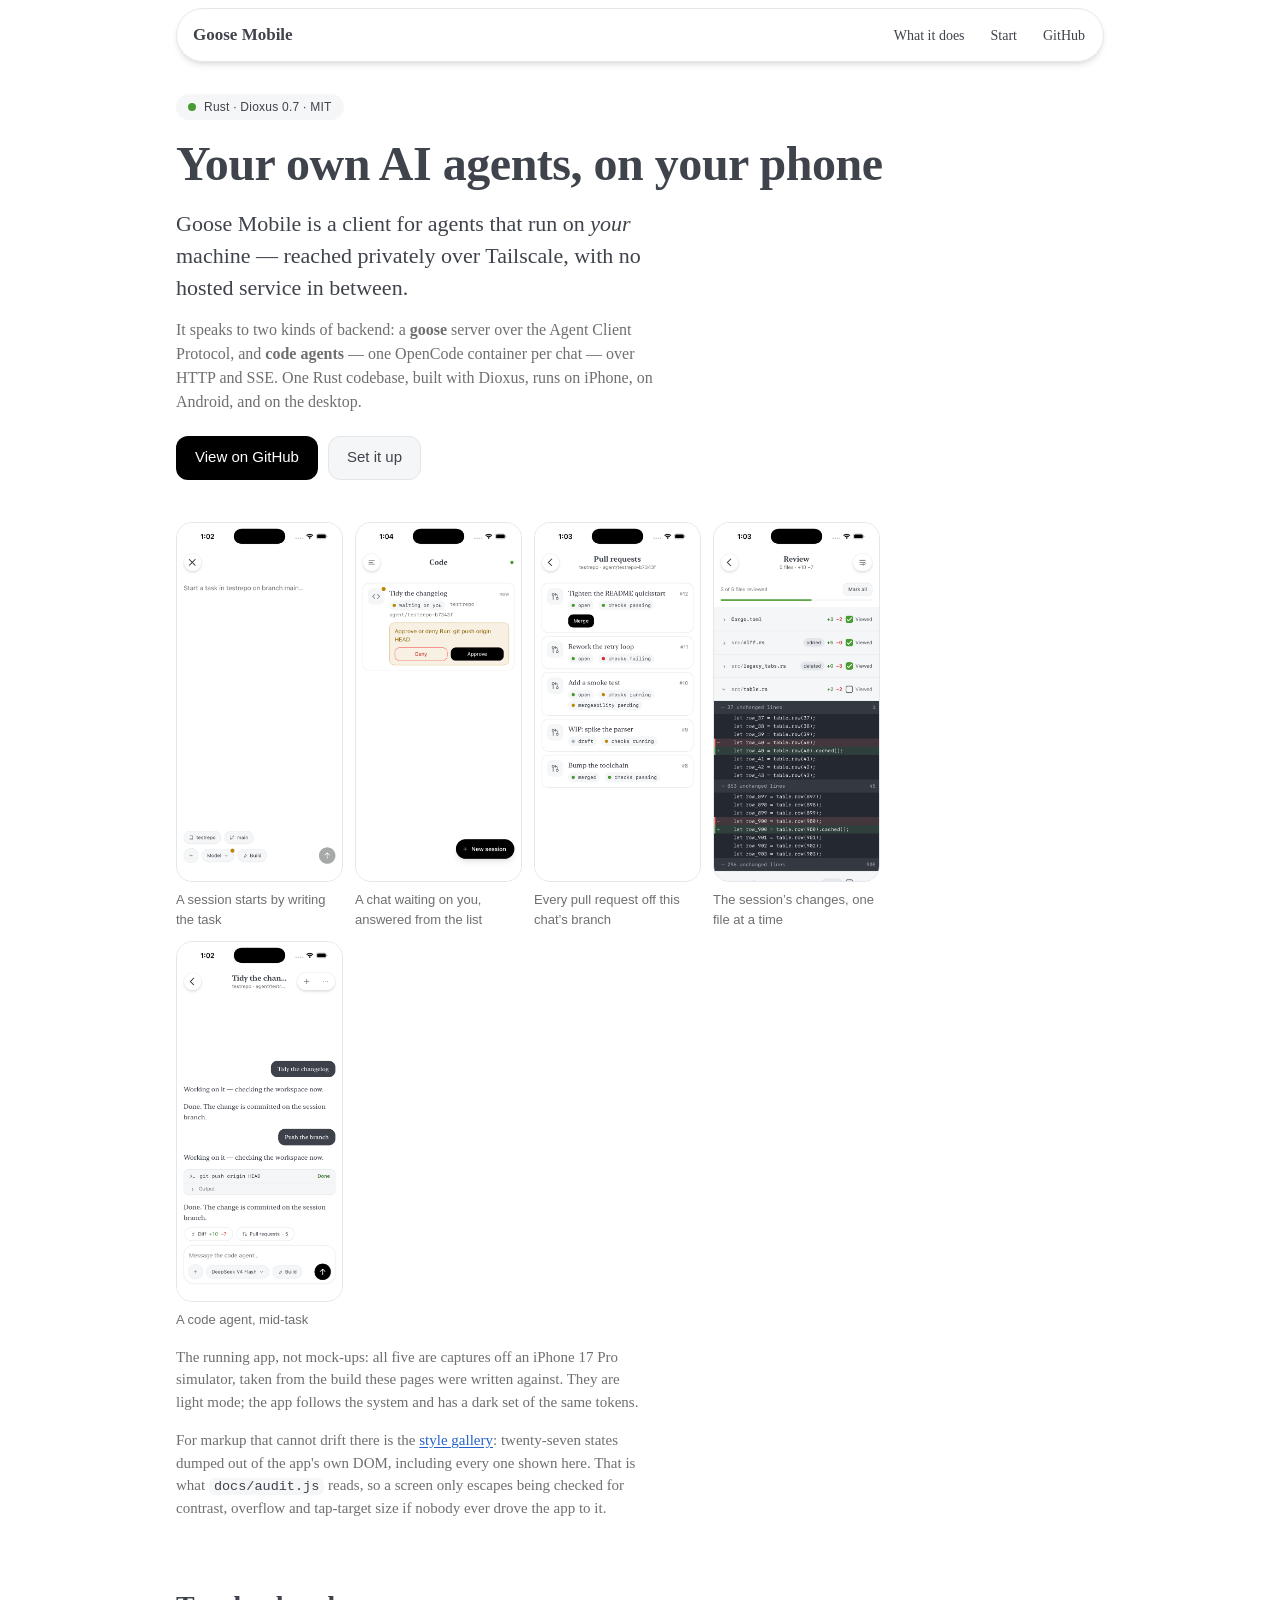
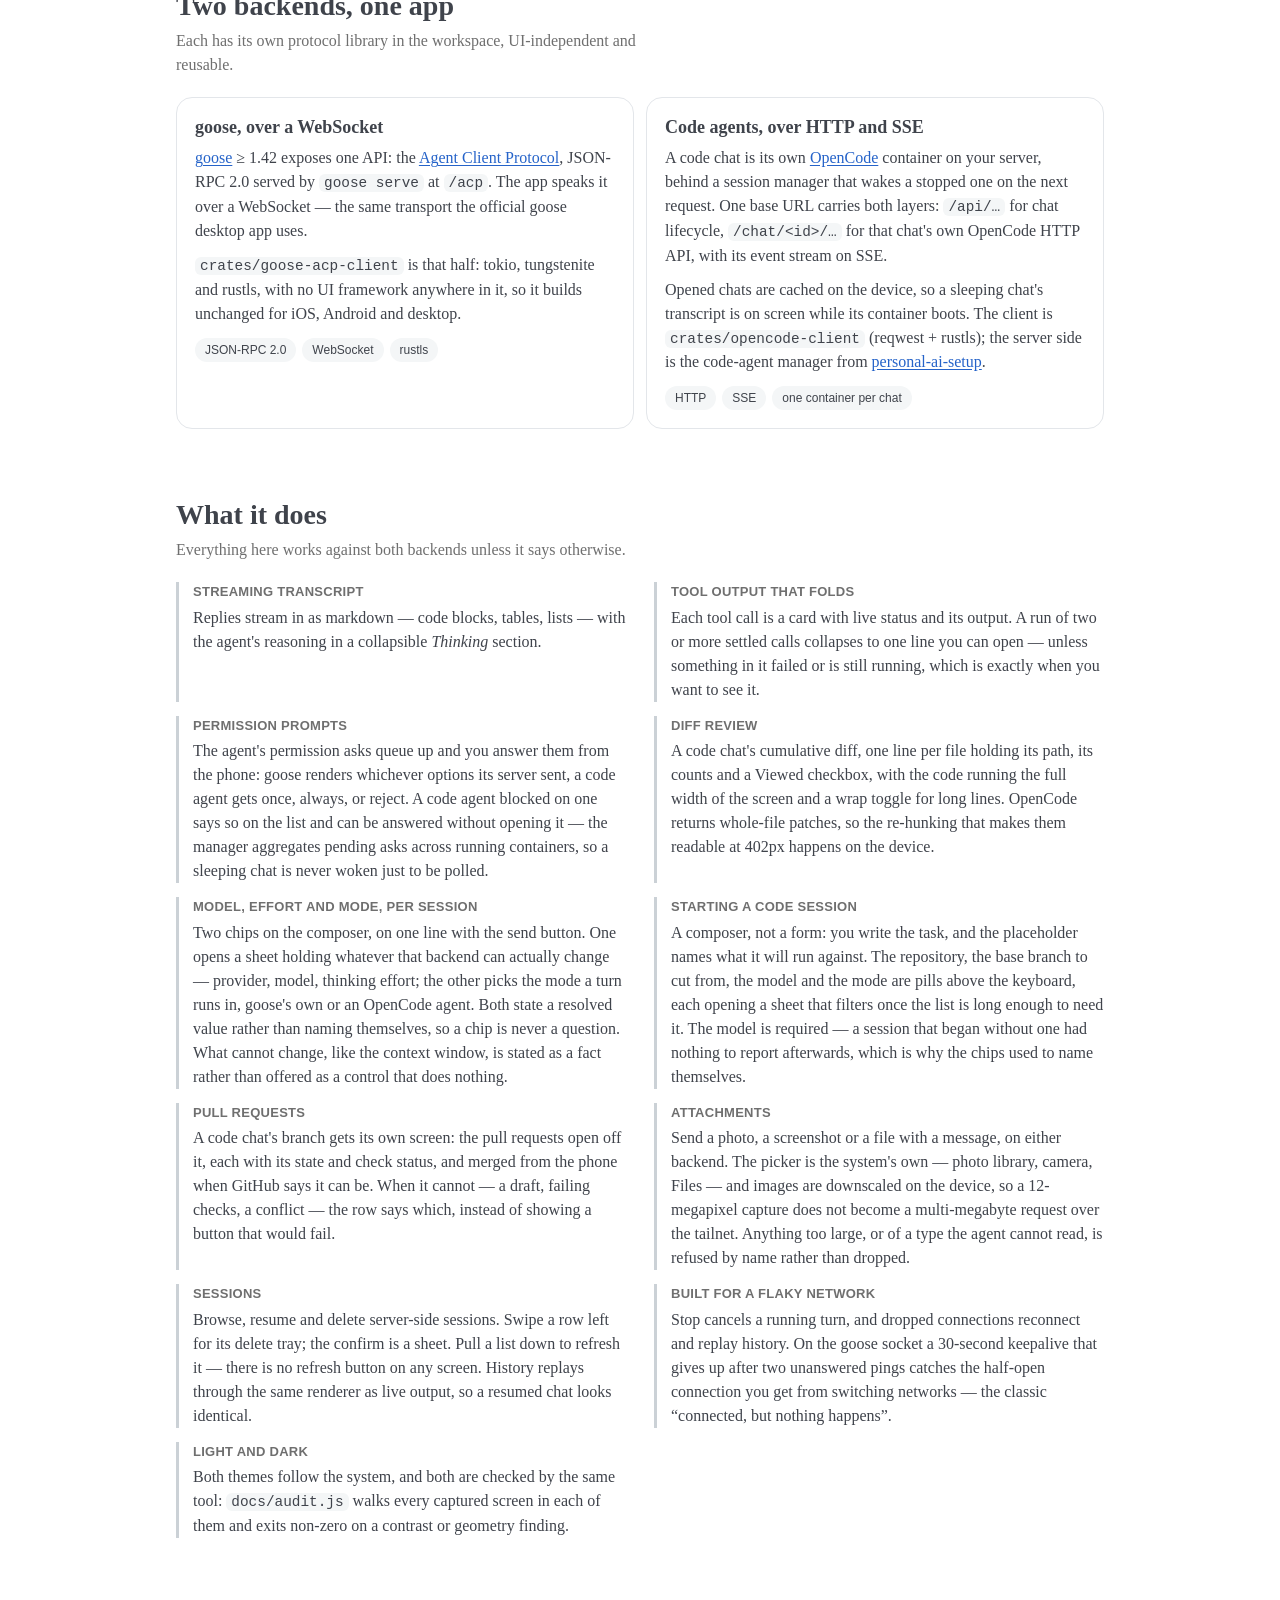
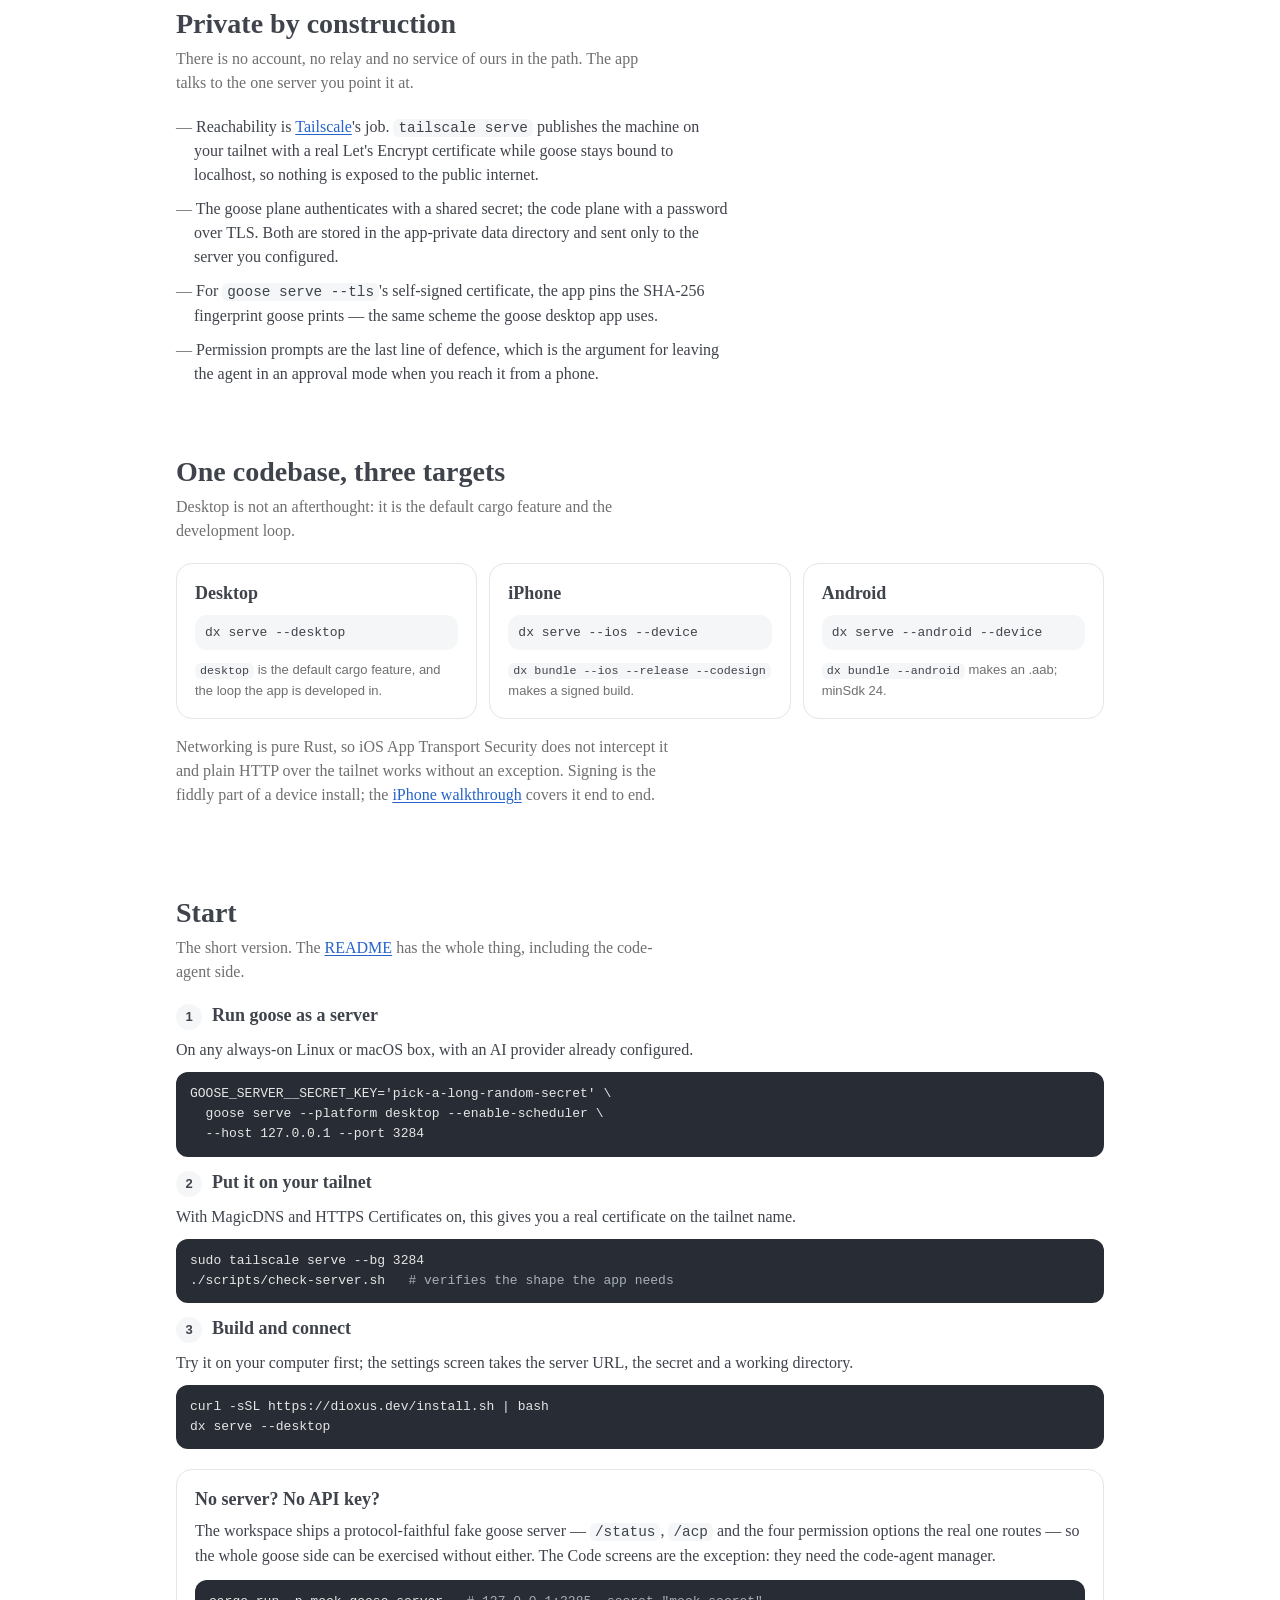
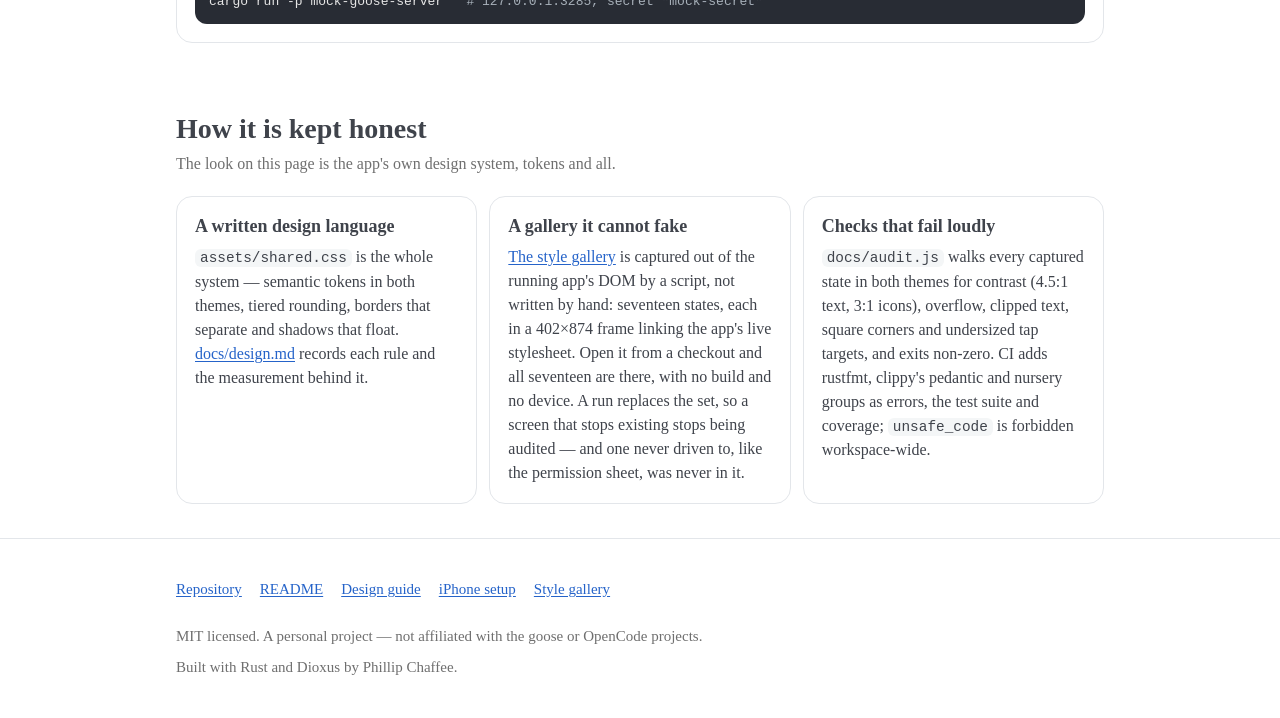
==== commit ca3c4d18: "Rename main.css to shared.css, because the name is the misconception "We have a desktop style folder" ====
--- a/docs/index.html
+++ b/docs/index.html
@@ -31,7 +31,7 @@
      copied from the markup in docs/gallery-states.json. -->
 <link rel="icon" href="data:image/svg+xml,%3Csvg xmlns='http://www.w3.org/2000/svg' viewBox='0 0 24 24'%3E%3Crect width='24' height='24' rx='6' fill='%233f434b'/%3E%3Cpath d='M21 11.5a8.4 8.4 0 0 1-9 8.4 9 9 0 0 1-3.9-.9L3 21l1.9-5.1A8.4 8.4 0 0 1 4 11.5 8.4 8.4 0 0 1 12.5 3 8.4 8.4 0 0 1 21 11.5z' fill='none' stroke='%23ffffff' stroke-width='2' stroke-linecap='round' stroke-linejoin='round' transform='translate(12 12) scale(0.72) translate(-12 -12)'/%3E%3C/svg%3E">
 <style>
-/* This page is styled from the app's own design system — assets/main.css.
+/* This page is styled from the app's own design system — assets/shared.css.
  * The tokens below are copied from it, both themes, so the site and the app
  * agree; the rules they serve are written down in docs/design.md.
  *
@@ -543,7 +543,7 @@
       </div>
       <!-- The style gallery is linked to its file on GitHub rather than to
            style-gallery.html here, and it is deliberate. Its frames load
-           ../assets/main.css, which sits outside this folder — so when Pages
+           ../assets/shared.css, which sits outside this folder — so when Pages
            publishes /docs as the site root that stylesheet 404s and every
            frame renders unstyled (measured, not assumed). If the site is ever
            published from the repository root instead, point the three gallery
@@ -845,7 +845,7 @@
         <div class="card">
           <h3>A written design language</h3>
           <p>
-            <code>assets/main.css</code> is the whole system — semantic tokens in both themes,
+            <code>assets/shared.css</code> is the whole system — semantic tokens in both themes,
             tiered rounding, borders that separate and shadows that float.
             <a href="https://github.com/PhillipChaffee/goose-phone-app/blob/main/docs/design.md">docs/design.md</a>
             records each rule and the measurement behind it.
